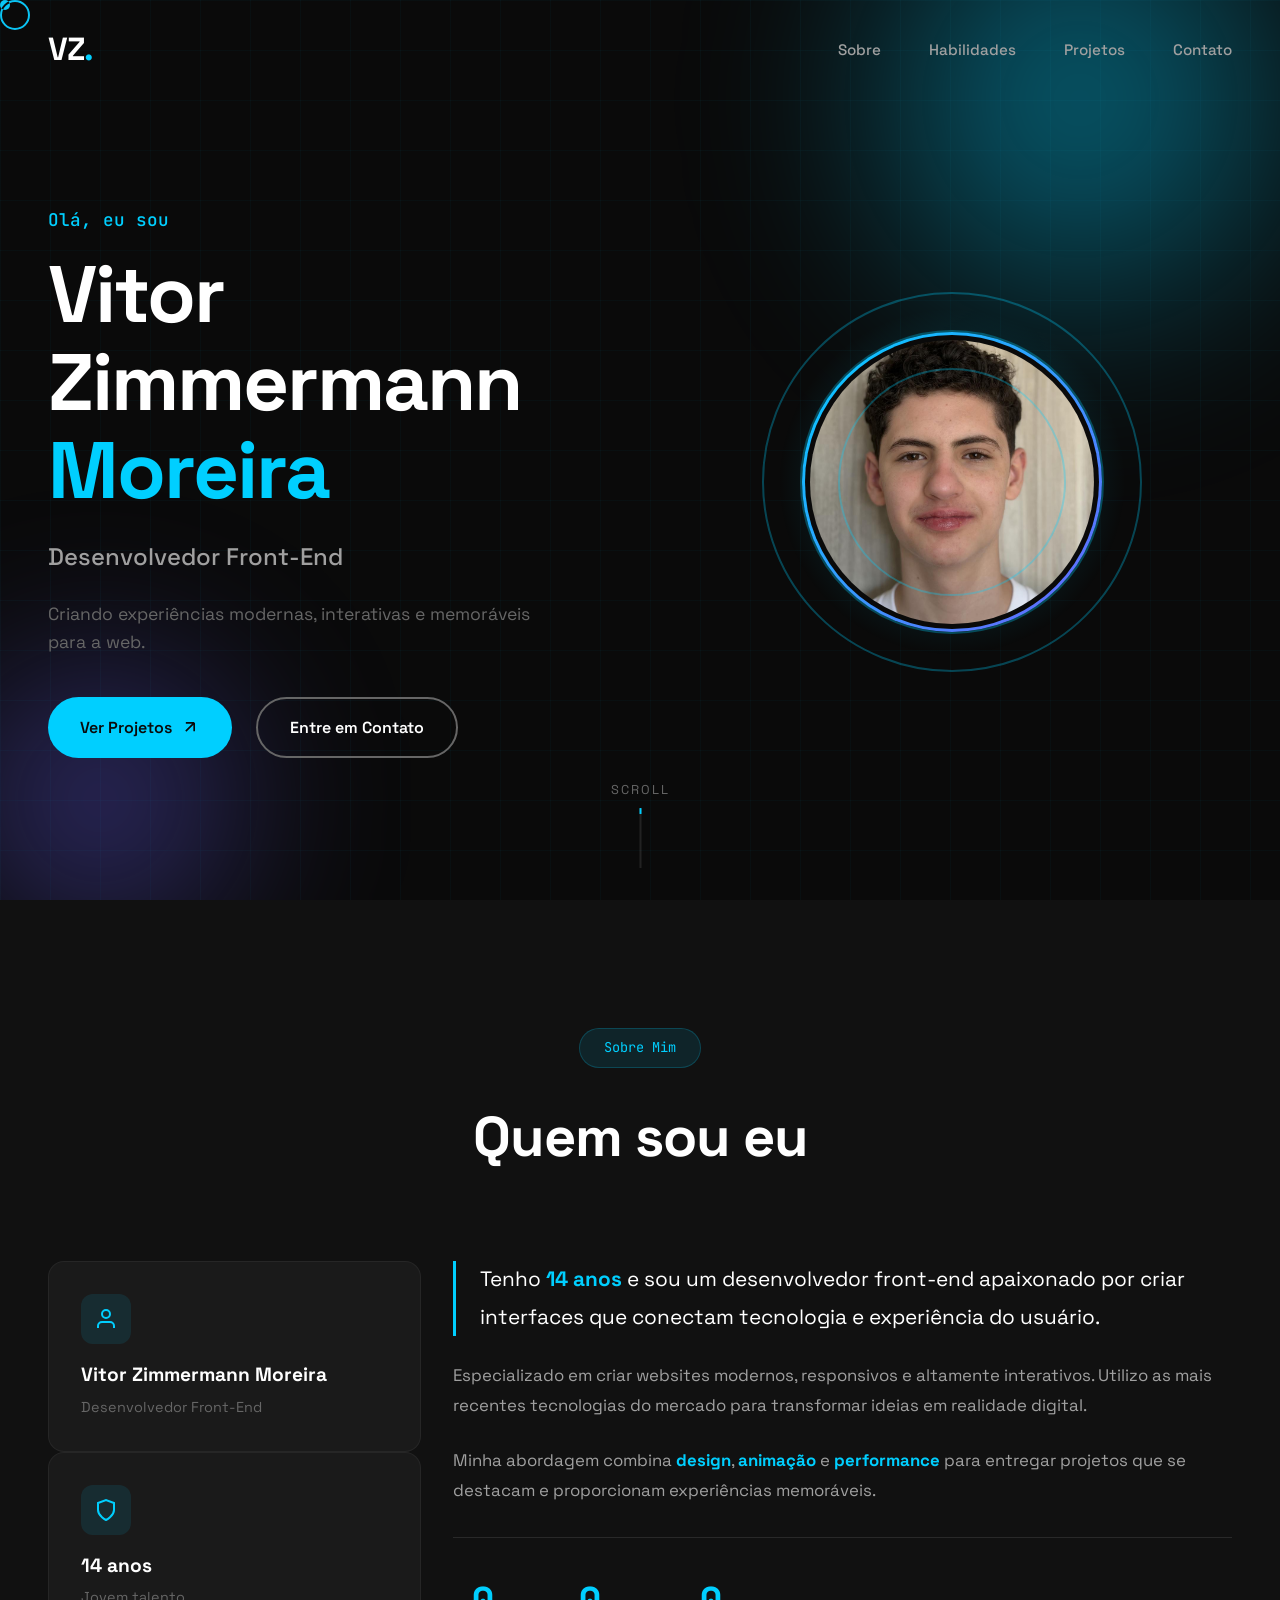
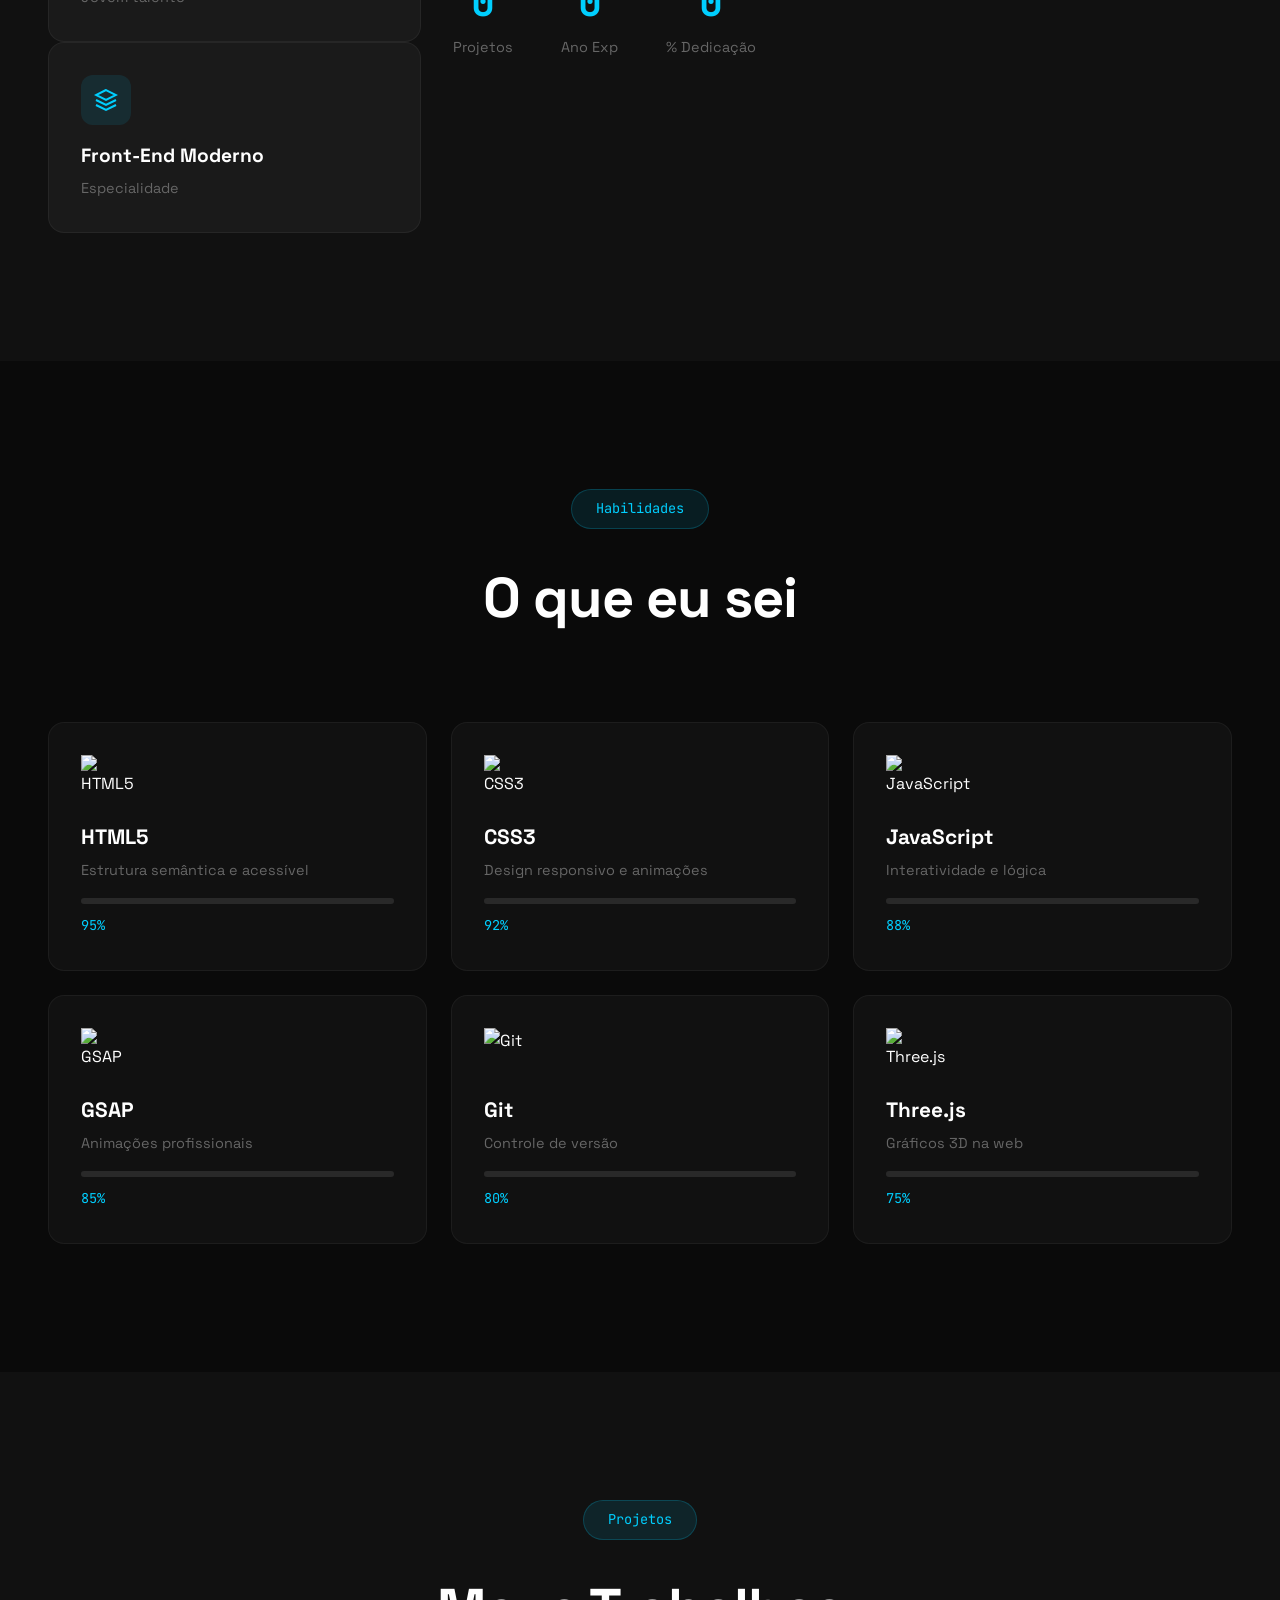
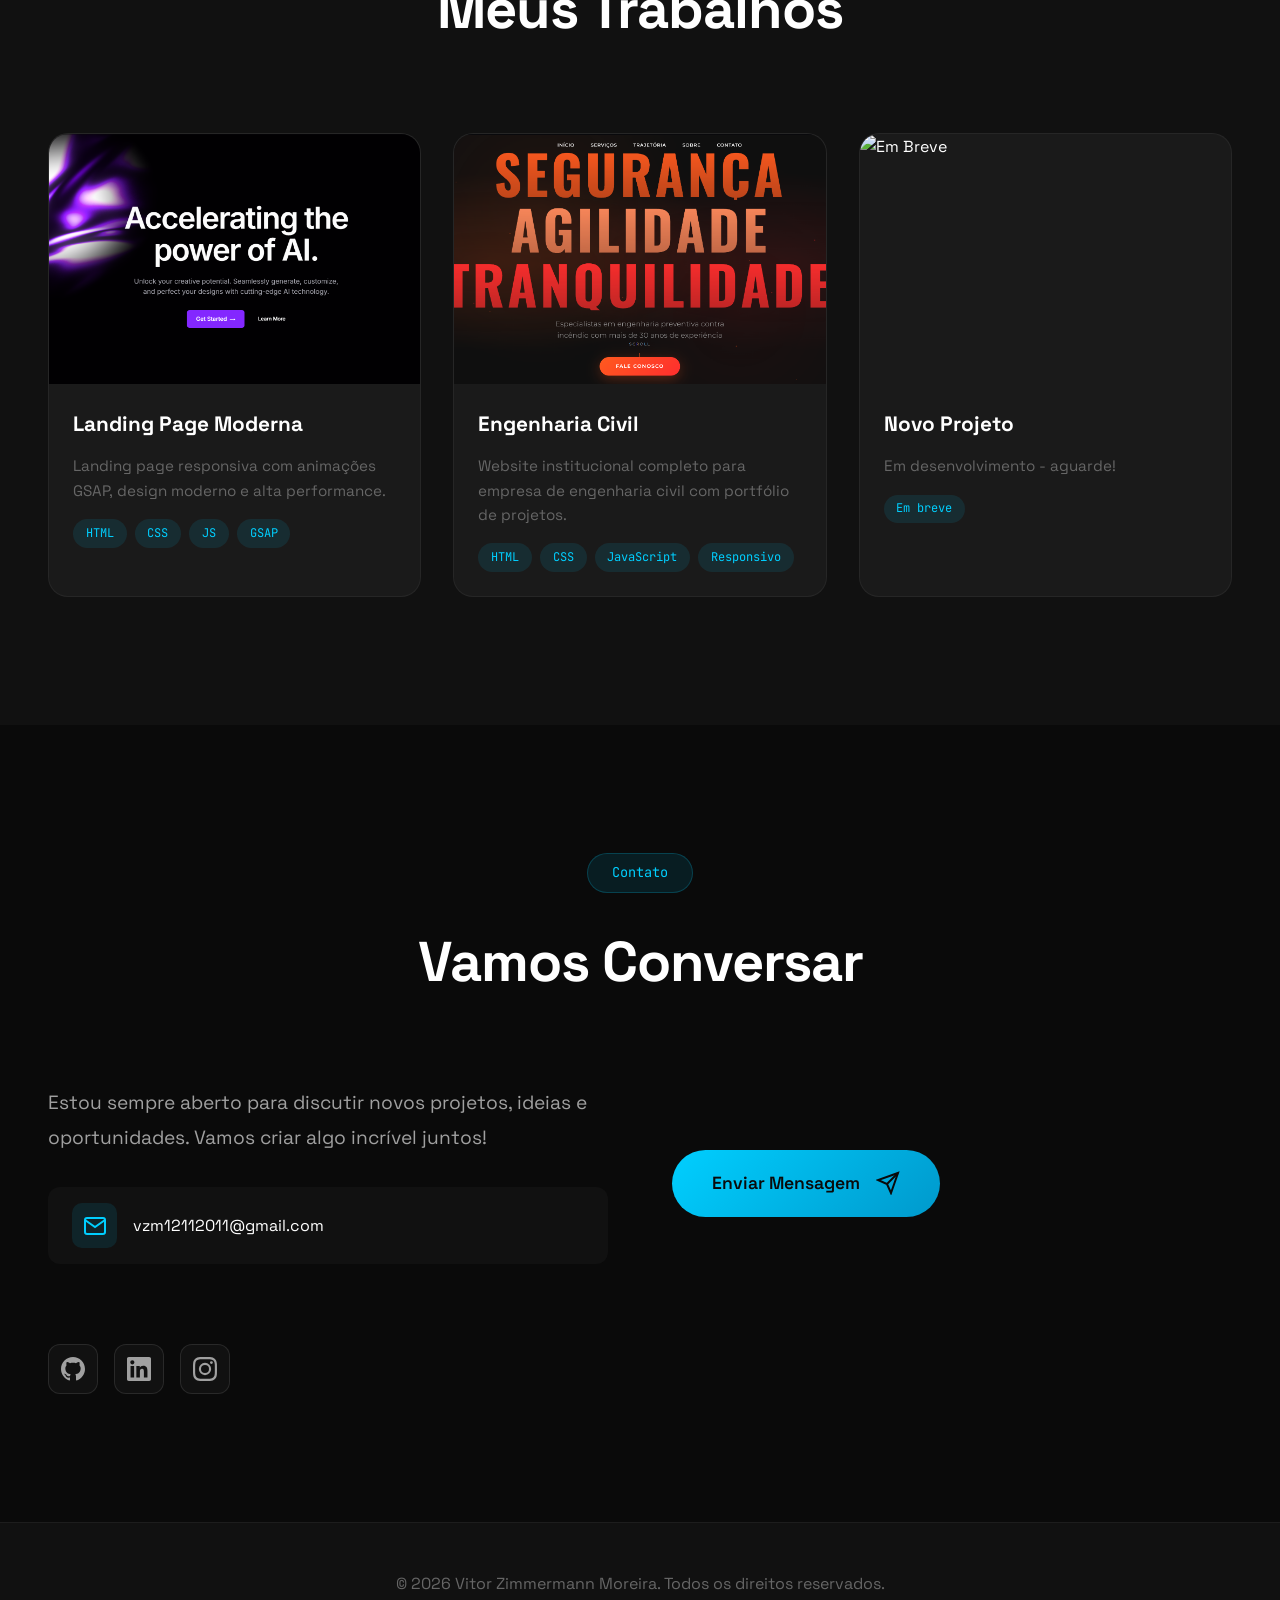
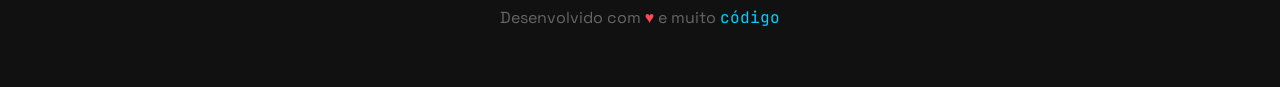
==== OneDrive/Documentos/Portifólio/index.html @ cb8f659e "feat: Portfolio completo com GSAP, animações e projetos" ====
<!DOCTYPE html>
<html lang="pt-br">

<head>
    <meta charset="UTF-8">
    <meta name="viewport" content="width=device-width, initial-scale=1.0">
    <title>Vitor Zimmermann | Desenvolvedor Front-End</title>
    <link rel="preconnect" href="https://fonts.googleapis.com">
    <link rel="preconnect" href="https://fonts.gstatic.com" crossorigin>
    <link
        href="https://fonts.googleapis.com/css2?family=Space+Grotesk:wght@300;400;500;600;700&family=JetBrains+Mono:wght@400;500;600&display=swap"
        rel="stylesheet">
    <link rel="stylesheet" href="css/style.css">
    <link rel="icon" type="image/svg+xml"
        href="data:image/svg+xml,<svg xmlns='http://www.w3.org/2000/svg' viewBox='0 0 100 100'><text y='.9em' font-size='90'>💻</text></svg>">
    <noscript>
        <style>
            .hero-greeting,
            .hero-name,
            .hero-subtitle,
            .hero-description,
            .hero-cta,
            .profile-container,
            .scroll-indicator,
            .section-header,
            .info-card,
            .sobre-descricao,
            .skill-card,
            .projeto-card,
            .contato-texto,
            .contato-cta {
                opacity: 1 !important;
                visibility: visible !important;
                transform: none !important;
            }
        </style>
    </noscript>
</head>

<body>
    <div class="cursor"></div>
    <div class="cursor-follower"></div>

    <canvas id="particles-canvas"></canvas>

    <nav class="navbar">
        <div class="nav-container">
            <a href="#" class="logo">VZ<span>.</span></a>
            <ul class="nav-links">
                <li><a href="#sobre">Sobre</a></li>
                <li><a href="#habilidades">Habilidades</a></li>
                <li><a href="#projetos">Projetos</a></li>
                <li><a href="#contato">Contato</a></li>
            </ul>
            <div class="menu-toggle">
                <span></span>
                <span></span>
                <span></span>
            </div>
        </div>
    </nav>

    <section class="hero">
        <div class="hero-bg">
            <div class="gradient-orb orb-1"></div>
            <div class="gradient-orb orb-2"></div>
            <div class="grid-overlay"></div>
        </div>

        <div class="hero-content">
            <div class="hero-text" data-magnetic>
                <p class="hero-greeting">Olá, eu sou</p>
                <h1 class="hero-name">
                    <span class="name-line">Vitor</span>
                    <span class="name-line">Zimmermann</span>
                    <span class="name-line">Moreira</span>
                </h1>
                <div class="hero-subtitle">
                    <span class="typewriter-text">Desenvolvedor Front-End</span>
                </div>
                <p class="hero-description">Criando experiências modernas, interativas e memoráveis para a web.</p>
                <div class="hero-cta">
                    <a href="#projetos" class="btn-primary">
                        <span>Ver Projetos</span>
                        <svg width="20" height="20" viewBox="0 0 24 24" fill="none" stroke="currentColor"
                            stroke-width="2">
                            <path d="M7 17L17 7M17 7H7M17 7V17" />
                        </svg>
                    </a>
                    <a href="#contato" class="btn-secondary">Entre em Contato</a>
                </div>
            </div>

            <div class="hero-visual" data-magnetic>
                <div class="profile-container">
                    <div class="profile-glow"></div>
                    <div class="profile-frame">
                        <img src="photos/Vitor.jpeg"
                            alt="Vitor Zimmermann" class="profile-img">
                    </div>
                    <div class="profile-decoration">
                        <span></span>
                        <span></span>
                        <span></span>
                    </div>
                </div>
            </div>
        </div>

        <div class="scroll-indicator">
            <span>Scroll</span>
            <div class="scroll-line">
                <div class="scroll-dot"></div>
            </div>
        </div>
    </section>

    <section class="sobre" id="sobre">
        <div class="section-container">
            <div class="section-header">
                <span class="section-tag">Sobre Mim</span>
                <h2 class="section-title">Quem sou eu</h2>
            </div>

            <div class="sobre-content">
                <div class="sobre-info">
                    <div class="info-card">
                        <div class="info-icon">
                            <svg width="24" height="24" viewBox="0 0 24 24" fill="none" stroke="currentColor"
                                stroke-width="2">
                                <path d="M20 21v-2a4 4 0 0 0-4-4H8a4 4 0 0 0-4 4v2" />
                                <circle cx="12" cy="7" r="4" />
                            </svg>
                        </div>
                        <div class="info-text">
                            <h3>Vitor Zimmermann Moreira</h3>
                            <p>Desenvolvedor Front-End</p>
                        </div>
                    </div>

                    <div class="info-card">
                        <div class="info-icon">
                            <svg width="24" height="24" viewBox="0 0 24 24" fill="none" stroke="currentColor"
                                stroke-width="2">
                                <path d="M12 22s8-4 8-10V5l-8-3-8 3v7c0 6 8 10 8 10z" />
                            </svg>
                        </div>
                        <div class="info-text">
                            <h3>14 anos</h3>
                            <p>Jovem talento</p>
                        </div>
                    </div>

                    <div class="info-card">
                        <div class="info-icon">
                            <svg width="24" height="24" viewBox="0 0 24 24" fill="none" stroke="currentColor"
                                stroke-width="2">
                                <polygon points="12 2 2 7 12 12 22 7 12 2" />
                                <polyline points="2 17 12 22 22 17" />
                                <polyline points="2 12 12 17 22 12" />
                            </svg>
                        </div>
                        <div class="info-text">
                            <h3>Front-End Moderno</h3>
                            <p>Especialidade</p>
                        </div>
                    </div>
                </div>

                <div class="sobre-descricao">
                    <p class="destaque">Tenho <strong>14 anos</strong> e sou um desenvolvedor front-end apaixonado por
                        criar interfaces que conectam tecnologia e experiência do usuário.</p>
                    <p>Especializado em criar websites modernos, responsivos e altamente interativos. Utilizo as mais
                        recentes tecnologias do mercado para transformar ideias em realidade digital.</p>
                    <p>Minha abordagem combina <strong>design</strong>, <strong>animação</strong> e
                        <strong>performance</strong> para entregar projetos que se destacam e proporcionam experiências
                        memoráveis.
                    </p>

                    <div class="sobre-stats">
                        <div class="stat-item">
                            <span class="stat-number" data-count="2">0</span>
                            <span class="stat-label">Projetos</span>
                        </div>
                        <div class="stat-item">
                            <span class="stat-number" data-count="1">0</span>
                            <span class="stat-label">Ano Exp</span>
                        </div>
                        <div class="stat-item">
                            <span class="stat-number" data-count="100">0</span>
                            <span class="stat-label">% Dedicação</span>
                        </div>
                    </div>
                </div>
            </div>
        </div>
    </section>

    <section class="habilidades" id="habilidades">
        <div class="section-container">
            <div class="section-header">
                <span class="section-tag">Habilidades</span>
                <h2 class="section-title">O que eu sei</h2>
            </div>

            <div class="habilidades-grid">
                <div class="skill-card" data-skill="95">
                    <div class="skill-icon">
                        <img src="https://raw.githubusercontent.com/devicons/devicon/master/icons/html5/html5-original.svg" alt="HTML5">
                    </div>
                    <div class="skill-info">
                        <h3>HTML5</h3>
                        <p>Estrutura semântica e acessível</p>
                    </div>
                    <div class="skill-bar">
                        <div class="skill-progress"></div>
                    </div>
                    <span class="skill-percent">95%</span>
                </div>

                <div class="skill-card" data-skill="92">
                    <div class="skill-icon">
                        <img src="https://raw.githubusercontent.com/devicons/devicon/master/icons/css3/css3-original.svg" alt="CSS3">
                    </div>
                    <div class="skill-info">
                        <h3>CSS3</h3>
                        <p>Design responsivo e animações</p>
                    </div>
                    <div class="skill-bar">
                        <div class="skill-progress"></div>
                    </div>
                    <span class="skill-percent">92%</span>
                </div>

                <div class="skill-card" data-skill="88">
                    <div class="skill-icon">
                        <img src="https://raw.githubusercontent.com/devicons/devicon/master/icons/javascript/javascript-original.svg" alt="JavaScript">
                    </div>
                    <div class="skill-info">
                        <h3>JavaScript</h3>
                        <p>Interatividade e lógica</p>
                    </div>
                    <div class="skill-bar">
                        <div class="skill-progress"></div>
                    </div>
                    <span class="skill-percent">88%</span>
                </div>

                <div class="skill-card" data-skill="85">
                    <div class="skill-icon">
                        <img src="https://static.cdnlogo.com/logos/g/31/gsap-greensock.svg" alt="GSAP">
                    </div>
                    <div class="skill-info">
                        <h3>GSAP</h3>
                        <p>Animações profissionais</p>
                    </div>
                    <div class="skill-bar">
                        <div class="skill-progress"></div>
                    </div>
                    <span class="skill-percent">85%</span>
                </div>

                <div class="skill-card" data-skill="80">
                    <div class="skill-icon">
                        <img src="https://raw.githubusercontent.com/devicons/devicon/master/icons/git/git-original.svg" alt="Git">
                    </div>
                    <div class="skill-info">
                        <h3>Git</h3>
                        <p>Controle de versão</p>
                    </div>
                    <div class="skill-bar">
                        <div class="skill-progress"></div>
                    </div>
                    <span class="skill-percent">80%</span>
                </div>

                <div class="skill-card" data-skill="75">
                    <div class="skill-icon">
                        <img src="https://raw.githubusercontent.com/devicons/devicon/master/icons/threejs/threejs-original.svg" alt="Three.js">
                    </div>
                    <div class="skill-info">
                        <h3>Three.js</h3>
                        <p>Gráficos 3D na web</p>
                    </div>
                    <div class="skill-bar">
                        <div class="skill-progress"></div>
                    </div>
                    <span class="skill-percent">75%</span>
                </div>
            </div>
        </div>
    </section>

    <section class="projetos" id="projetos">
        <div class="section-container">
            <div class="section-header">
                <span class="section-tag">Projetos</span>
                <h2 class="section-title">Meus Trabalhos</h2>
            </div>

            <div class="projetos-grid">
                <article class="projeto-card">
                    <div class="projeto-visual">
                        <img src="photos/landingpage.png"
                            alt="Landing Page">
                        <div class="projeto-overlay">
                            <a href="https://landingpagezimmermann.vercel.app" target="_blank" class="btn-ver-projeto">
                                <span>Ver Projeto</span>
                                <svg width="20" height="20" viewBox="0 0 24 24" fill="none" stroke="currentColor"
                                    stroke-width="2">
                                    <path d="M18 13v6a2 2 0 0 1-2 2H5a2 2 0 0 1-2-2V8a2 2 0 0 1 2-2h6" />
                                    <polyline points="15 3 21 3 21 9" />
                                    <line x1="10" y1="14" x2="21" y2="3" />
                                </svg>
                            </a>
                        </div>
                    </div>
                    <div class="projeto-info">
                        <h3>Landing Page Moderna</h3>
                        <p>Landing page responsiva com animações GSAP, design moderno e alta performance.</p>
                        <div class="projeto-tags">
                            <span>HTML</span>
                            <span>CSS</span>
                            <span>JS</span>
                            <span>GSAP</span>
                        </div>
                    </div>
                </article>

                <article class="projeto-card">
                    <div class="projeto-visual">
                        <img src="photos/lmengenharia.png"
                            alt="Engenharia Civil">
                        <div class="projeto-overlay">
                            <a href="https://lmengenhariacivil.netlify.app" target="_blank" class="btn-ver-projeto">
                                <span>Ver Projeto</span>
                                <svg width="20" height="20" viewBox="0 0 24 24" fill="none" stroke="currentColor"
                                    stroke-width="2">
                                    <path d="M18 13v6a2 2 0 0 1-2 2H5a2 2 0 0 1-2-2V8a2 2 0 0 1 2-2h6" />
                                    <polyline points="15 3 21 3 21 9" />
                                    <line x1="10" y1="14" x2="21" y2="3" />
                                </svg>
                            </a>
                        </div>
                    </div>
                    <div class="projeto-info">
                        <h3>Engenharia Civil</h3>
                        <p>Website institucional completo para empresa de engenharia civil com portfólio de projetos.
                        </p>
                        <div class="projeto-tags">
                            <span>HTML</span>
                            <span>CSS</span>
                            <span>JavaScript</span>
                            <span>Responsivo</span>
                        </div>
                    </div>
                </article>

                <article class="projeto-card projeto-em-breve">
                    <div class="projeto-visual">
                        <img src="https://images.unsplash.com/photo-1519389950473-47ba0277781c?w=600&h=400&fit=crop"
                            alt="Em Breve">
                        <div class="projeto-overlay">
                            <span class="badge-em-breve">Em Breve</span>
                        </div>
                    </div>
                    <div class="projeto-info">
                        <h3>Novo Projeto</h3>
                        <p>Em desenvolvimento - aguarde!</p>
                        <div class="projeto-tags">
                            <span>Em breve</span>
                        </div>
                    </div>
                </article>
            </div>
        </div>
    </section>

    <section class="contato" id="contato">
        <div class="section-container">
            <div class="section-header">
                <span class="section-tag">Contato</span>
                <h2 class="section-title">Vamos Conversar</h2>
            </div>

            <div class="contato-content">
                <div class="contato-texto">
                    <p>Estou sempre aberto para discutir novos projetos, ideias e oportunidades. Vamos criar algo
                        incrível juntos!</p>
                    <div class="contato-info">
                        <a href="mailto:vitorzimmermann.dev@gmail.com" class="contato-item">
                            <div class="contato-icon">
                                <svg width="24" height="24" viewBox="0 0 24 24" fill="none" stroke="currentColor"
                                    stroke-width="2">
                                    <path
                                        d="M4 4h16c1.1 0 2 .9 2 2v12c0 1.1-.9 2-2 2H4c-1.1 0-2-.9-2-2V6c0-1.1.9-2 2-2z" />
                                    <polyline points="22,6 12,13 2,6" />
                                </svg>
                            </div>
                            <span>vzm12112011@gmail.com</span>
                        </a>
                    </div>
                </div>

                <div class="contato-cta">
                    <a href="https://wa.me/5548992019130?text=Olá,%20vim%20pelo%20seu%20site%20e%20quero%20mais%20informações"
                        target="_blank" rel="noopener noreferrer" class="btn-contato">

                        <span>Enviar Mensagem</span>

                        <svg width="24" height="24" viewBox="0 0 24 24" fill="none" stroke="currentColor"
                            stroke-width="2">
                            <line x1="22" y1="2" x2="11" y2="13" />
                            <polygon points="22 2 15 22 11 13 2 9 22 2" />
                        </svg>

                    </a>
                </div>

                <div class="social-links">
                    <a href="https://github.com/Vdksddd2922" target="_blank" class="social-link" aria-label="GitHub">
                        <svg width="24" height="24" viewBox="0 0 24 24" fill="currentColor">
                            <path
                                d="M12 0c-6.626 0-12 5.373-12 12 0 5.302 3.438 9.8 8.207 11.387.599.111.793-.261.793-.577v-2.234c-3.338.726-4.033-1.416-4.033-1.416-.546-1.387-1.333-1.756-1.333-1.756-1.089-.745.083-.729.083-.729 1.205.084 1.839 1.237 1.839 1.237 1.07 1.834 2.807 1.304 3.492.997.107-.775.418-1.305.762-1.604-2.665-.305-5.467-1.334-5.467-5.931 0-1.311.469-2.381 1.236-3.221-.124-.303-.535-1.524.117-3.176 0 0 1.008-.322 3.301 1.23.957-.266 1.983-.399 3.003-.404 1.02.005 2.047.138 3.006.404 2.291-1.552 3.297-1.23 3.297-1.23.653 1.653.242 2.874.118 3.176.77.84 1.235 1.911 1.235 3.221 0 4.609-2.807 5.624-5.479 5.921.43.372.823 1.102.823 2.222v3.293c0 .319.192.694.801.576 4.765-1.589 8.199-6.086 8.199-11.386 0-6.627-5.373-12-12-12z" />
                        </svg>
                    </a>
                    <a href="https://www.linkedin.com/in/vitor-zimmermann-590938376/" target="_blank"
                        class="social-link" aria-label="LinkedIn">
                        <svg width="24" height="24" viewBox="0 0 24 24" fill="currentColor">
                            <path
                                d="M20.447 20.452h-3.554v-5.569c0-1.328-.027-3.037-1.852-3.037-1.853 0-2.136 1.445-2.136 2.939v5.667H9.351V9h3.414v1.561h.046c.477-.9 1.637-1.85 3.37-1.85 3.601 0 4.267 2.37 4.267 5.455v6.286zM5.337 7.433c-1.144 0-2.063-.926-2.063-2.065 0-1.138.92-2.063 2.063-2.063 1.14 0 2.064.925 2.064 2.063 0 1.139-.925 2.065-2.064 2.065zm1.782 13.019H3.555V9h3.564v11.452zM22.225 0H1.771C.792 0 0 .774 0 1.729v20.542C0 23.227.792 24 1.771 24h20.451C23.2 24 24 23.227 24 22.271V1.729C24 .774 23.2 0 22.222 0h.003z" />
                        </svg>
                    </a>
                    <a href="https://www.instagram.com/vt.zimmermann14/" target="_blank" class="social-link"
                        aria-label="Instagram">
                        <svg width="24" height="24" viewBox="0 0 24 24" fill="currentColor">
                            <path
                                d="M12 2.163c3.204 0 3.584.012 4.85.07 3.252.148 4.771 1.691 4.919 4.919.058 1.265.069 1.645.069 4.849 0 3.205-.012 3.584-.069 4.849-.149 3.225-1.664 4.771-4.919 4.919-1.266.058-1.644.07-4.85.07-3.204 0-3.584-.012-4.849-.07-3.26-.149-4.771-1.699-4.919-4.92-.058-1.265-.07-1.644-.07-4.849 0-3.204.013-3.583.07-4.849.149-3.227 1.664-4.771 4.919-4.919 1.266-.057 1.645-.069 4.849-.069zM12 0C8.741 0 8.333.014 7.053.072 2.695.272.273 2.69.073 7.052.014 8.333 0 8.741 0 12c0 3.259.014 3.668.072 4.948.2 4.358 2.618 6.78 6.98 6.98C8.333 23.986 8.741 24 12 24c3.259 0 3.668-.014 4.948-.072 4.354-.2 6.782-2.618 6.979-6.98.059-1.28.073-1.689.073-4.948 0-3.259-.014-3.667-.072-4.947-.196-4.354-2.617-6.78-6.979-6.98C15.668.014 15.259 0 12 0zm0 5.838a6.162 6.162 0 100 12.324 6.162 6.162 0 000-12.324zM12 16a4 4 0 110-8 4 4 0 010 8zm6.406-11.845a1.44 1.44 0 100 2.881 1.44 1.44 0 000-2.881z" />
                        </svg>
                    </a>
                </div>
            </div>
        </div>
        </div>
    </section>

    <footer class="footer">
        <div class="footer-content">
            <p>&copy; 2026 Vitor Zimmermann Moreira. Todos os direitos reservados.</p>
            <p>Desenvolvido com <span class="heart">♥</span> e muito <span class="code">código</span></p>
        </div>
    </footer>

    <script src="https://cdnjs.cloudflare.com/ajax/libs/gsap/3.12.2/gsap.min.js"></script>
    <script src="https://cdnjs.cloudflare.com/ajax/libs/gsap/3.12.2/ScrollTrigger.min.js"></script>
    <script src="javascript/script.js"></script>
</body>

</html>
---- OneDrive/Documentos/Portifólio/css/style.css ----
:root {
    --bg-primary: #0a0a0a;
    --bg-secondary: #111111;
    --bg-tertiary: #1a1a1a;
    --accent: #00cfff;
    --accent-glow: rgba(0, 207, 255, 0.3);
    --accent-dim: rgba(0, 207, 255, 0.1);
    --text-primary: #ffffff;
    --text-secondary: #a0a0a0;
    --text-muted: #666666;
    --gradient-1: linear-gradient(135deg, #00cfff 0%, #0099cc 100%);
    --gradient-dark: linear-gradient(180deg, #0a0a0a 0%, #111111 100%);
    --font-main: 'Space Grotesk', sans-serif;
    --font-mono: 'JetBrains Mono', monospace;
    --transition: all 0.4s cubic-bezier(0.4, 0, 0.2, 1);
    --shadow-glow: 0 0 30px var(--accent-glow);
}

* {
    margin: 0;
    padding: 0;
    box-sizing: border-box;
}

html {
    scroll-behavior: smooth;
}

body {
    font-family: var(--font-main);
    background: var(--bg-primary);
    color: var(--text-primary);
    line-height: 1.6;
    overflow-x: hidden;
    cursor: none;
    min-height: 100vh;
}

html {
    min-height: 100%;
}

/* Cursor */
.cursor {
    width: 10px;
    height: 10px;
    background: var(--accent);
    border-radius: 50%;
    position: fixed;
    pointer-events: none;
    z-index: 10000;
    transition: transform 0.1s ease;
    mix-blend-mode: difference;
}

.cursor-follower {
    width: 30px;
    height: 30px;
    border: 2px solid var(--accent);
    border-radius: 50%;
    position: fixed;
    pointer-events: none;
    z-index: 9999;
    transition: all 0.15s ease-out;
    mix-blend-mode: difference;
}

.cursor.hovered {
    transform: scale(1.5);
}

.cursor-follower.hovered {
    transform: scale(1.5);
    background: var(--accent-dim);
}

/* Particles Canvas */
#particles-canvas {
    position: fixed;
    top: 0;
    left: 0;
    width: 100%;
    height: 100%;
    pointer-events: none;
    z-index: 0;
}

/* Navbar */
.navbar {
    position: fixed;
    top: 0;
    left: 0;
    width: 100%;
    padding: 1.5rem 3rem;
    z-index: 1000;
    transition: var(--transition);
}

.navbar.scrolled {
    background: rgba(10, 10, 10, 0.9);
    backdrop-filter: blur(20px);
    padding: 1rem 3rem;
    border-bottom: 1px solid rgba(0, 207, 255, 0.1);
}

.nav-container {
    max-width: 1400px;
    margin: 0 auto;
    display: flex;
    justify-content: space-between;
    align-items: center;
}

.logo {
    font-size: 2rem;
    font-weight: 700;
    color: var(--text-primary);
    text-decoration: none;
    letter-spacing: -1px;
}

.logo span {
    color: var(--accent);
}

.nav-links {
    display: flex;
    list-style: none;
    gap: 3rem;
}

.nav-links a {
    color: var(--text-secondary);
    text-decoration: none;
    font-weight: 500;
    font-size: 0.95rem;
    position: relative;
    transition: var(--transition);
}

.nav-links a::after {
    content: '';
    position: absolute;
    bottom: -5px;
    left: 0;
    width: 0;
    height: 2px;
    background: var(--accent);
    transition: var(--transition);
}

.nav-links a:hover {
    color: var(--text-primary);
}

.nav-links a:hover::after {
    width: 100%;
}

.menu-toggle {
    display: none;
    flex-direction: column;
    gap: 6px;
    cursor: pointer;
}

.menu-toggle span {
    width: 30px;
    height: 2px;
    background: var(--text-primary);
    transition: var(--transition);
}

/* Hero Section */
.hero {
    min-height: 100vh;
    display: flex;
    align-items: center;
    justify-content: center;
    position: relative;
    padding: 8rem 3rem 4rem;
    overflow: hidden;
}

.hero-bg {
    position: absolute;
    top: 0;
    left: 0;
    width: 100%;
    height: 100%;
    z-index: 0;
}

.gradient-orb {
    position: absolute;
    border-radius: 50%;
    filter: blur(80px);
    opacity: 0.5;
}

.orb-1 {
    width: 600px;
    height: 600px;
    background: radial-gradient(circle, var(--accent) 0%, transparent 70%);
    top: -200px;
    right: -100px;
    animation: float 8s ease-in-out infinite;
}

.orb-2 {
    width: 400px;
    height: 400px;
    background: radial-gradient(circle, #6C63FF 0%, transparent 70%);
    bottom: -100px;
    left: -100px;
    animation: float 10s ease-in-out infinite reverse;
}

@keyframes float {
    0%, 100% { transform: translate(0, 0); }
    50% { transform: translate(30px, -30px); }
}

.grid-overlay {
    position: absolute;
    top: 0;
    left: 0;
    width: 100%;
    height: 100%;
    background-image: 
        linear-gradient(rgba(0, 207, 255, 0.03) 1px, transparent 1px),
        linear-gradient(90deg, rgba(0, 207, 255, 0.03) 1px, transparent 1px);
    background-size: 50px 50px;
}

.hero-content {
    max-width: 1400px;
    width: 100%;
    display: grid;
    grid-template-columns: 1fr 1fr;
    gap: 4rem;
    align-items: center;
    position: relative;
    z-index: 1;
}

.hero-text {
    position: relative;
    opacity: 1;
    visibility: visible;
}

.hero-greeting {
    font-size: 1.1rem;
    color: var(--accent);
    font-weight: 500;
    margin-bottom: 1rem;
    font-family: var(--font-mono);
    opacity: 1;
    visibility: visible;
}

.hero-name {
    font-size: clamp(3rem, 8vw, 5rem);
    font-weight: 700;
    line-height: 1.1;
    margin-bottom: 1.5rem;
    letter-spacing: -2px;
}

.name-line {
    display: block;
    overflow: hidden;
    opacity: 1;
    visibility: visible;
}

.name-line:last-child {
    color: var(--accent);
}

.hero-subtitle {
    margin-bottom: 1.5rem;
    opacity: 1;
    visibility: visible;
}

.typewriter-text {
    font-size: 1.5rem;
    color: var(--text-secondary);
    font-weight: 500;
    opacity: 1;
    visibility: visible;
}

.hero-description {
    font-size: 1.1rem;
    color: var(--text-muted);
    max-width: 500px;
    margin-bottom: 2.5rem;
    opacity: 1;
    visibility: visible;
}

.hero-cta {
    display: flex;
    gap: 1.5rem;
    flex-wrap: wrap;
    opacity: 1;
    visibility: visible;
}

.btn-primary {
    display: inline-flex;
    align-items: center;
    gap: 0.5rem;
    padding: 1rem 2rem;
    background: var(--accent);
    color: var(--bg-primary);
    text-decoration: none;
    font-weight: 600;
    border-radius: 50px;
    transition: var(--transition);
    position: relative;
    overflow: hidden;
}

.btn-primary::before {
    content: '';
    position: absolute;
    top: 0;
    left: -100%;
    width: 100%;
    height: 100%;
    background: linear-gradient(90deg, transparent, rgba(255,255,255,0.3), transparent);
    transition: var(--transition);
}

.btn-primary:hover::before {
    left: 100%;
}

.btn-primary:hover {
    transform: translateY(-3px);
    box-shadow: var(--shadow-glow);
}

.btn-secondary {
    display: inline-flex;
    align-items: center;
    padding: 1rem 2rem;
    border: 2px solid var(--text-muted);
    color: var(--text-primary);
    text-decoration: none;
    font-weight: 600;
    border-radius: 50px;
    transition: var(--transition);
}

.btn-secondary:hover {
    border-color: var(--accent);
    color: var(--accent);
    transform: translateY(-3px);
}

/* Hero Visual - Profile */
.hero-visual {
    display: flex;
    justify-content: center;
    align-items: center;
}

.profile-container {
    position: relative;
    width: 400px;
    height: 400px;
    opacity: 1;
    visibility: visible;
}

.profile-glow {
    position: absolute;
    top: 50%;
    left: 50%;
    transform: translate(-50%, -50%);
    width: 350px;
    height: 350px;
    background: radial-gradient(circle, var(--accent-glow) 0%, transparent 70%);
    animation: pulse 4s ease-in-out infinite;
}

@keyframes pulse {
    0%, 100% { transform: translate(-50%, -50%) scale(1); opacity: 0.5; }
    50% { transform: translate(-50%, -50%) scale(1.2); opacity: 0.8; }
}

.profile-frame {
    position: absolute;
    top: 50%;
    left: 50%;
    transform: translate(-50%, -50%);
    width: 300px;
    height: 300px;
    border-radius: 50%;
    padding: 8px;
    background: linear-gradient(135deg, var(--accent), #6C63FF);
    animation: rotate 10s linear infinite;
}

@keyframes rotate {
    from { transform: translate(-50%, -50%) rotate(0deg); }
    to { transform: translate(-50%, -50%) rotate(360deg); }
}

.profile-frame::before {
    content: '';
    position: absolute;
    inset: 3px;
    background: var(--bg-primary);
    border-radius: 50%;
}

.profile-img {
    position: relative;
    width: 100%;
    height: 100%;
    object-fit: cover;
    border-radius: 50%;
    z-index: 1;
    animation: spin 10s linear infinite;
}

@keyframes spin {
    from {
        transform: rotate(0deg);
    }
    to {
        transform: rotate(360deg);
    }
}

.profile-decoration {
    position: absolute;
    top: 50%;
    left: 50%;
    transform: translate(-50%, -50%);
    width: 380px;
    height: 380px;
    pointer-events: none;
}

.profile-decoration span {
    position: absolute;
    border: 2px solid var(--accent);
    border-radius: 50%;
    opacity: 0.3;
}

.profile-decoration span:nth-child(1) {
    width: 100%;
    height: 100%;
    animation: rotate 15s linear infinite reverse;
}

.profile-decoration span:nth-child(2) {
    width: 80%;
    height: 80%;
    top: 10%;
    left: 10%;
    animation: rotate 12s linear infinite;
}

.profile-decoration span:nth-child(3) {
    width: 60%;
    height: 60%;
    top: 20%;
    left: 20%;
    animation: rotate 8s linear infinite reverse;
}

/* Scroll Indicator */
.scroll-indicator {
    position: absolute;
    bottom: 2rem;
    left: 50%;
    transform: translateX(-50%);
    display: flex;
    flex-direction: column;
    align-items: center;
    gap: 0.5rem;
    color: var(--text-muted);
    font-size: 0.8rem;
    text-transform: uppercase;
    letter-spacing: 2px;
    opacity: 1;
    visibility: visible;
}

.scroll-line {
    width: 2px;
    height: 60px;
    background: rgba(255, 255, 255, 0.1);
    position: relative;
    overflow: hidden;
}

.scroll-dot {
    width: 6px;
    height: 6px;
    background: var(--accent);
    border-radius: 50%;
    position: absolute;
    left: -2px;
    animation: scrollDown 2s ease-in-out infinite;
}

@keyframes scrollDown {
    0% { top: 0; opacity: 1; }
    100% { top: 100%; opacity: 0; }
}

/* Sections Common */
section {
    position: relative;
    z-index: 1;
    padding: 8rem 3rem;
    opacity: 1;
    visibility: visible;
}

.section-container {
    max-width: 1200px;
    margin: 0 auto;
    min-height: 100px;
}

.section-header {
    text-align: center;
    margin-bottom: 5rem;
    opacity: 1;
    visibility: visible;
}

.section-tag {
    display: inline-block;
    padding: 0.5rem 1.5rem;
    background: var(--accent-dim);
    color: var(--accent);
    font-family: var(--font-mono);
    font-size: 0.85rem;
    border-radius: 50px;
    margin-bottom: 1.5rem;
    border: 1px solid rgba(0, 207, 255, 0.2);
}

.section-title {
    font-size: clamp(2rem, 5vw, 3.5rem);
    font-weight: 700;
    letter-spacing: -1px;
}

/* Sobre Section */
.sobre {
    background: var(--bg-secondary);
}

.sobre-content {
    display: grid;
    grid-template-columns: repeat(3, 1fr);
    gap: 2rem;
    align-items: start;
}

.info-card {
    background: var(--bg-tertiary);
    padding: 2rem;
    border-radius: 16px;
    border: 1px solid rgba(255, 255, 255, 0.05);
    transition: var(--transition);
    opacity: 1;
    visibility: visible;
}

.info-card:hover {
    border-color: var(--accent);
    transform: translateY(-5px);
}

.info-icon {
    width: 50px;
    height: 50px;
    background: var(--accent-dim);
    border-radius: 12px;
    display: flex;
    align-items: center;
    justify-content: center;
    margin-bottom: 1rem;
    color: var(--accent);
}

.info-text h3 {
    font-size: 1.2rem;
    margin-bottom: 0.3rem;
}

.info-text p {
    color: var(--text-muted);
    font-size: 0.9rem;
}

.sobre-descricao {
    grid-column: span 2;
}

.sobre-descricao p {
    color: var(--text-secondary);
    margin-bottom: 1.5rem;
    font-size: 1.05rem;
    line-height: 1.8;
}

.sobre-descricao .destaque {
    font-size: 1.3rem;
    color: var(--text-primary);
    border-left: 3px solid var(--accent);
    padding-left: 1.5rem;
}

.sobre-descricao strong {
    color: var(--accent);
}

.sobre-stats {
    display: flex;
    gap: 3rem;
    margin-top: 2rem;
    padding-top: 2rem;
    border-top: 1px solid rgba(255, 255, 255, 0.1);
}

.stat-item {
    text-align: center;
}

.stat-number {
    display: block;
    font-size: 2.5rem;
    font-weight: 700;
    color: var(--accent);
    font-family: var(--font-mono);
}

.stat-label {
    color: var(--text-muted);
    font-size: 0.9rem;
}

/* Habilidades Section */
.habilidades-grid {
    display: grid;
    grid-template-columns: repeat(3, 1fr);
    gap: 1.5rem;
}

.skill-card {
    background: var(--bg-secondary);
    padding: 2rem;
    border-radius: 16px;
    border: 1px solid rgba(255, 255, 255, 0.05);
    position: relative;
    overflow: hidden;
    transition: var(--transition);
    opacity: 1;
    visibility: visible;
}

.skill-card::before {
    content: '';
    position: absolute;
    top: 0;
    left: 0;
    width: 100%;
    height: 3px;
    background: var(--gradient-1);
    transform: scaleX(0);
    transform-origin: left;
    transition: var(--transition);
}

.skill-card:hover {
    border-color: var(--accent);
    transform: translateY(-5px);
}

.skill-card:hover::before {
    transform: scaleX(1);
}

.skill-icon {
    width: 50px;
    height: 50px;
    margin-bottom: 1rem;
}

.skill-icon svg,
.skill-icon img {
    width: 100%;
    height: 100%;
}

.skill-info h3 {
    font-size: 1.3rem;
    margin-bottom: 0.3rem;
}

.skill-info p {
    color: var(--text-muted);
    font-size: 0.9rem;
    margin-bottom: 1rem;
}

.skill-bar {
    width: 100%;
    height: 6px;
    background: rgba(255, 255, 255, 0.1);
    border-radius: 3px;
    overflow: hidden;
    margin-bottom: 0.5rem;
}

.skill-progress {
    height: 100%;
    background: var(--gradient-1);
    border-radius: 3px;
    width: 0;
    transition: width 1.5s cubic-bezier(0.4, 0, 0.2, 1);
}

.skill-percent {
    font-family: var(--font-mono);
    font-size: 0.85rem;
    color: var(--accent);
}

/* Projetos Section */
.projetos {
    background: var(--bg-secondary);
}

.projetos-grid {
    display: grid;
    grid-template-columns: repeat(3, 1fr);
    gap: 2rem;
}

.projeto-card {
    background: var(--bg-tertiary);
    border-radius: 20px;
    overflow: hidden;
    border: 1px solid rgba(255, 255, 255, 0.05);
    transition: var(--transition);
    opacity: 1;
    visibility: visible;
}

.projeto-card:hover {
    transform: translateY(-10px);
    box-shadow: 0 20px 40px rgba(0, 0, 0, 0.3);
}

.projeto-visual {
    position: relative;
    height: 250px;
    overflow: hidden;
}

.projeto-visual img {
    width: 100%;
    height: 100%;
    object-fit: cover;
    transition: var(--transition);
}

.projeto-card:hover .projeto-visual img {
    transform: scale(1.1);
}

.projeto-overlay {
    position: absolute;
    inset: 0;
    background: rgba(0, 0, 0, 0.8);
    display: flex;
    align-items: center;
    justify-content: center;
    opacity: 0;
    transition: var(--transition);
}

.projeto-card:hover .projeto-overlay {
    opacity: 1;
}

.btn-ver-projeto {
    display: inline-flex;
    align-items: center;
    gap: 0.5rem;
    padding: 1rem 1.5rem;
    background: var(--accent);
    color: var(--bg-primary);
    text-decoration: none;
    font-weight: 600;
    border-radius: 50px;
    transform: translateY(20px);
    transition: var(--transition);
}

.projeto-card:hover .btn-ver-projeto {
    transform: translateY(0);
}

.btn-ver-projeto:hover {
    box-shadow: var(--shadow-glow);
}

.badge-em-breve {
    padding: 0.8rem 2rem;
    background: var(--bg-tertiary);
    border: 2px solid var(--accent);
    color: var(--accent);
    font-weight: 600;
    border-radius: 50px;
}

.projeto-info {
    padding: 1.5rem;
}

.projeto-info h3 {
    font-size: 1.3rem;
    margin-bottom: 0.8rem;
}

.projeto-info p {
    color: var(--text-muted);
    font-size: 0.95rem;
    margin-bottom: 1rem;
    line-height: 1.6;
}

.projeto-tags {
    display: flex;
    flex-wrap: wrap;
    gap: 0.5rem;
}

.projeto-tags span {
    padding: 0.3rem 0.8rem;
    background: var(--accent-dim);
    color: var(--accent);
    font-size: 0.75rem;
    font-family: var(--font-mono);
    border-radius: 20px;
}

/* Contato Section */
.contato-content {
    display: grid;
    grid-template-columns: 1fr 1fr;
    gap: 4rem;
    align-items: center;
}

.contato-texto p {
    font-size: 1.2rem;
    color: var(--text-secondary);
    margin-bottom: 2rem;
    line-height: 1.8;
}

.contato-item {
    display: flex;
    align-items: center;
    gap: 1rem;
    color: var(--text-primary);
    text-decoration: none;
    padding: 1rem 1.5rem;
    background: var(--bg-secondary);
    border-radius: 12px;
    transition: var(--transition);
    margin-bottom: 1rem;
}

.contato-item:hover {
    background: var(--bg-tertiary);
    transform: translateX(10px);
}

.contato-icon {
    width: 45px;
    height: 45px;
    background: var(--accent-dim);
    border-radius: 10px;
    display: flex;
    align-items: center;
    justify-content: center;
    color: var(--accent);
}

.contato-cta {
    display: flex;
    flex-direction: column;
    align-items: flex-start;
    gap: 2rem;
}

.btn-contato {
    display: inline-flex;
    align-items: center;
    gap: 1rem;
    padding: 1.2rem 2.5rem;
    background: var(--gradient-1);
    color: var(--bg-primary);
    text-decoration: none;
    font-weight: 600;
    font-size: 1.1rem;
    border-radius: 50px;
    transition: var(--transition);
}

.btn-contato:hover {
    transform: translateY(-5px);
    box-shadow: var(--shadow-glow);
}

.social-links {
    display: flex;
    gap: 1rem;
}

.social-link {
    width: 50px;
    height: 50px;
    background: var(--bg-secondary);
    border: 1px solid rgba(255, 255, 255, 0.1);
    border-radius: 12px;
    display: flex;
    align-items: center;
    justify-content: center;
    color: var(--text-secondary);
    transition: var(--transition);
}

.social-link:hover {
    border-color: var(--accent);
    color: var(--accent);
    transform: translateY(-5px);
}

/* Footer */
.footer {
    padding: 3rem;
    text-align: center;
    background: var(--bg-secondary);
    border-top: 1px solid rgba(255, 255, 255, 0.05);
}

.footer p {
    color: var(--text-muted);
    margin-bottom: 0.5rem;
}

.footer .heart {
    color: #ff4757;
}

.footer .code {
    color: var(--accent);
    font-family: var(--font-mono);
}

/* Responsive */
@media (max-width: 1024px) {
    .hero-content {
        grid-template-columns: 1fr;
        text-align: center;
    }
    
    .hero-description {
        margin: 0 auto 2.5rem;
    }
    
    .hero-cta {
        justify-content: center;
    }
    
    .hero-visual {
        order: -1;
    }
    
    .profile-container {
        width: 300px;
        height: 300px;
    }
    
    .profile-glow {
        width: 250px;
        height: 250px;
    }
    
    .profile-frame {
        width: 220px;
        height: 220px;
    }
    
    .profile-decoration {
        width: 280px;
        height: 280px;
    }
    
    .sobre-content {
        grid-template-columns: 1fr;
    }
    
    .sobre-descricao {
        grid-column: 1;
    }
    
    .habilidades-grid {
        grid-template-columns: repeat(2, 1fr);
    }
    
    .projetos-grid {
        grid-template-columns: repeat(2, 1fr);
    }
    
    .contato-content {
        grid-template-columns: 1fr;
        text-align: center;
    }
    
    .contato-cta {
        align-items: center;
    }
}

@media (max-width: 768px) {
    .navbar {
        padding: 1rem 1.5rem;
    }
    
    .nav-links {
        display: none;
    }
    
    .menu-toggle {
        display: flex;
    }
    
    section {
        padding: 5rem 1.5rem;
    }
    
    .hero {
        padding: 6rem 1.5rem 4rem;
    }
    
    .hero-name {
        font-size: clamp(2.5rem, 10vw, 4rem);
    }
    
    .habilidades-grid {
        grid-template-columns: 1fr;
    }
    
    .projetos-grid {
        grid-template-columns: 1fr;
    }
    
    .sobre-stats {
        justify-content: center;
    }
}

@media (max-width: 480px) {
    .cursor,
    .cursor-follower {
        display: none;
    }
    
    body {
        cursor: auto;
    }
    
    .hero-cta {
        flex-direction: column;
        width: 100%;
    }
    
    .btn-primary,
    .btn-secondary {
        width: 100%;
        justify-content: center;
    }
    
    .profile-container {
        width: 250px;
        height: 250px;
    }
}
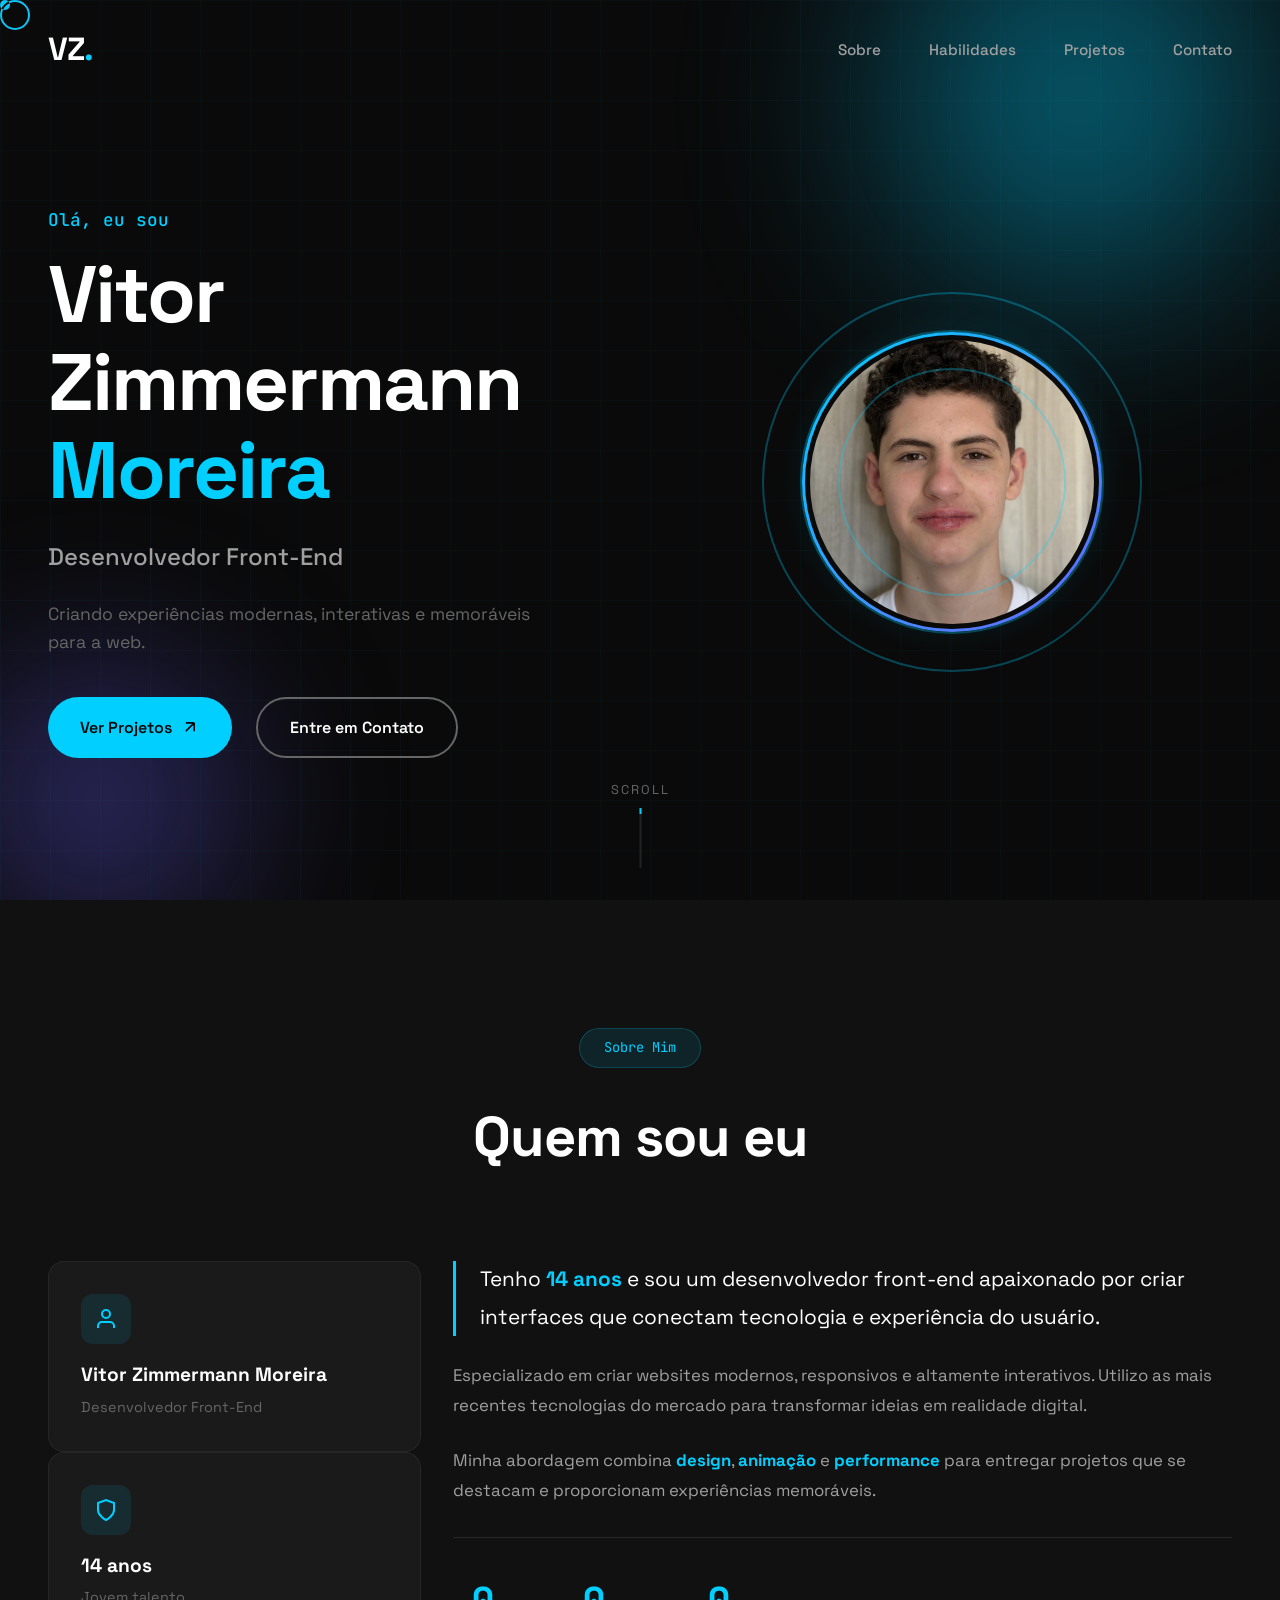
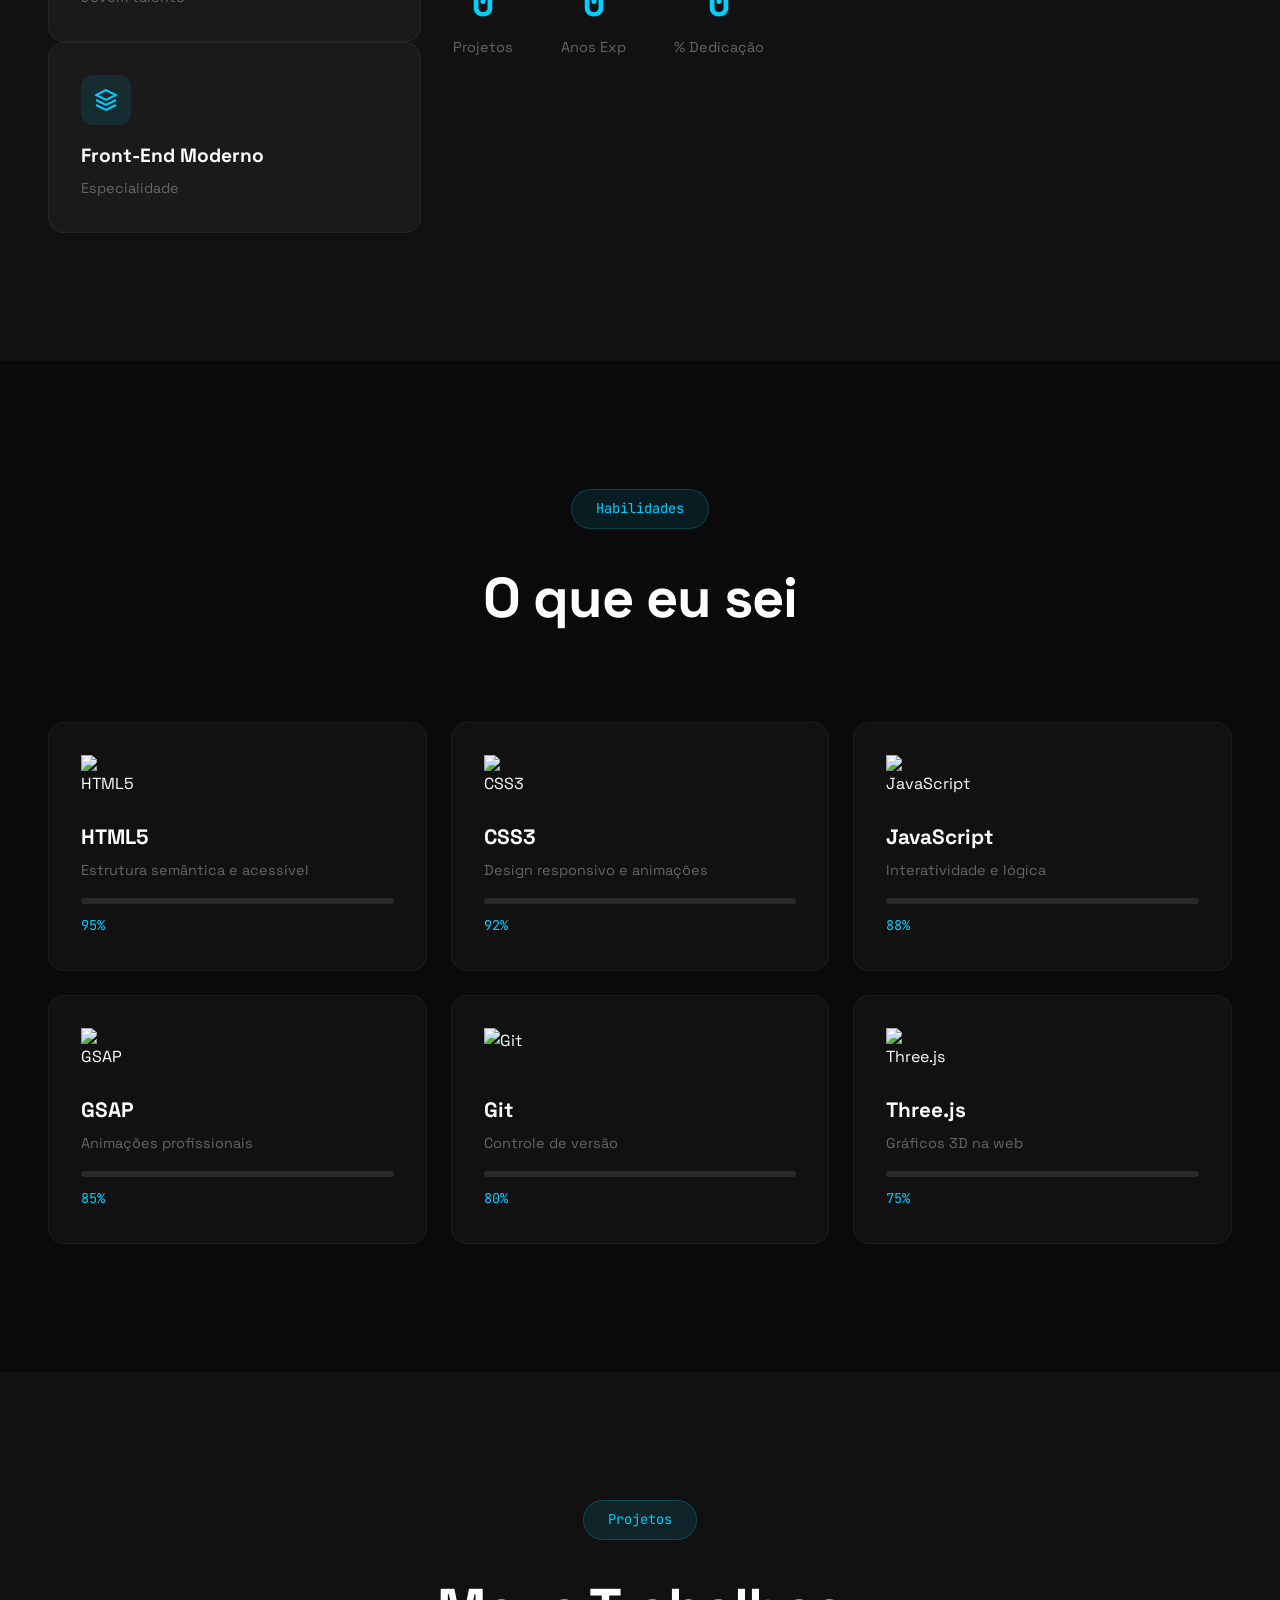
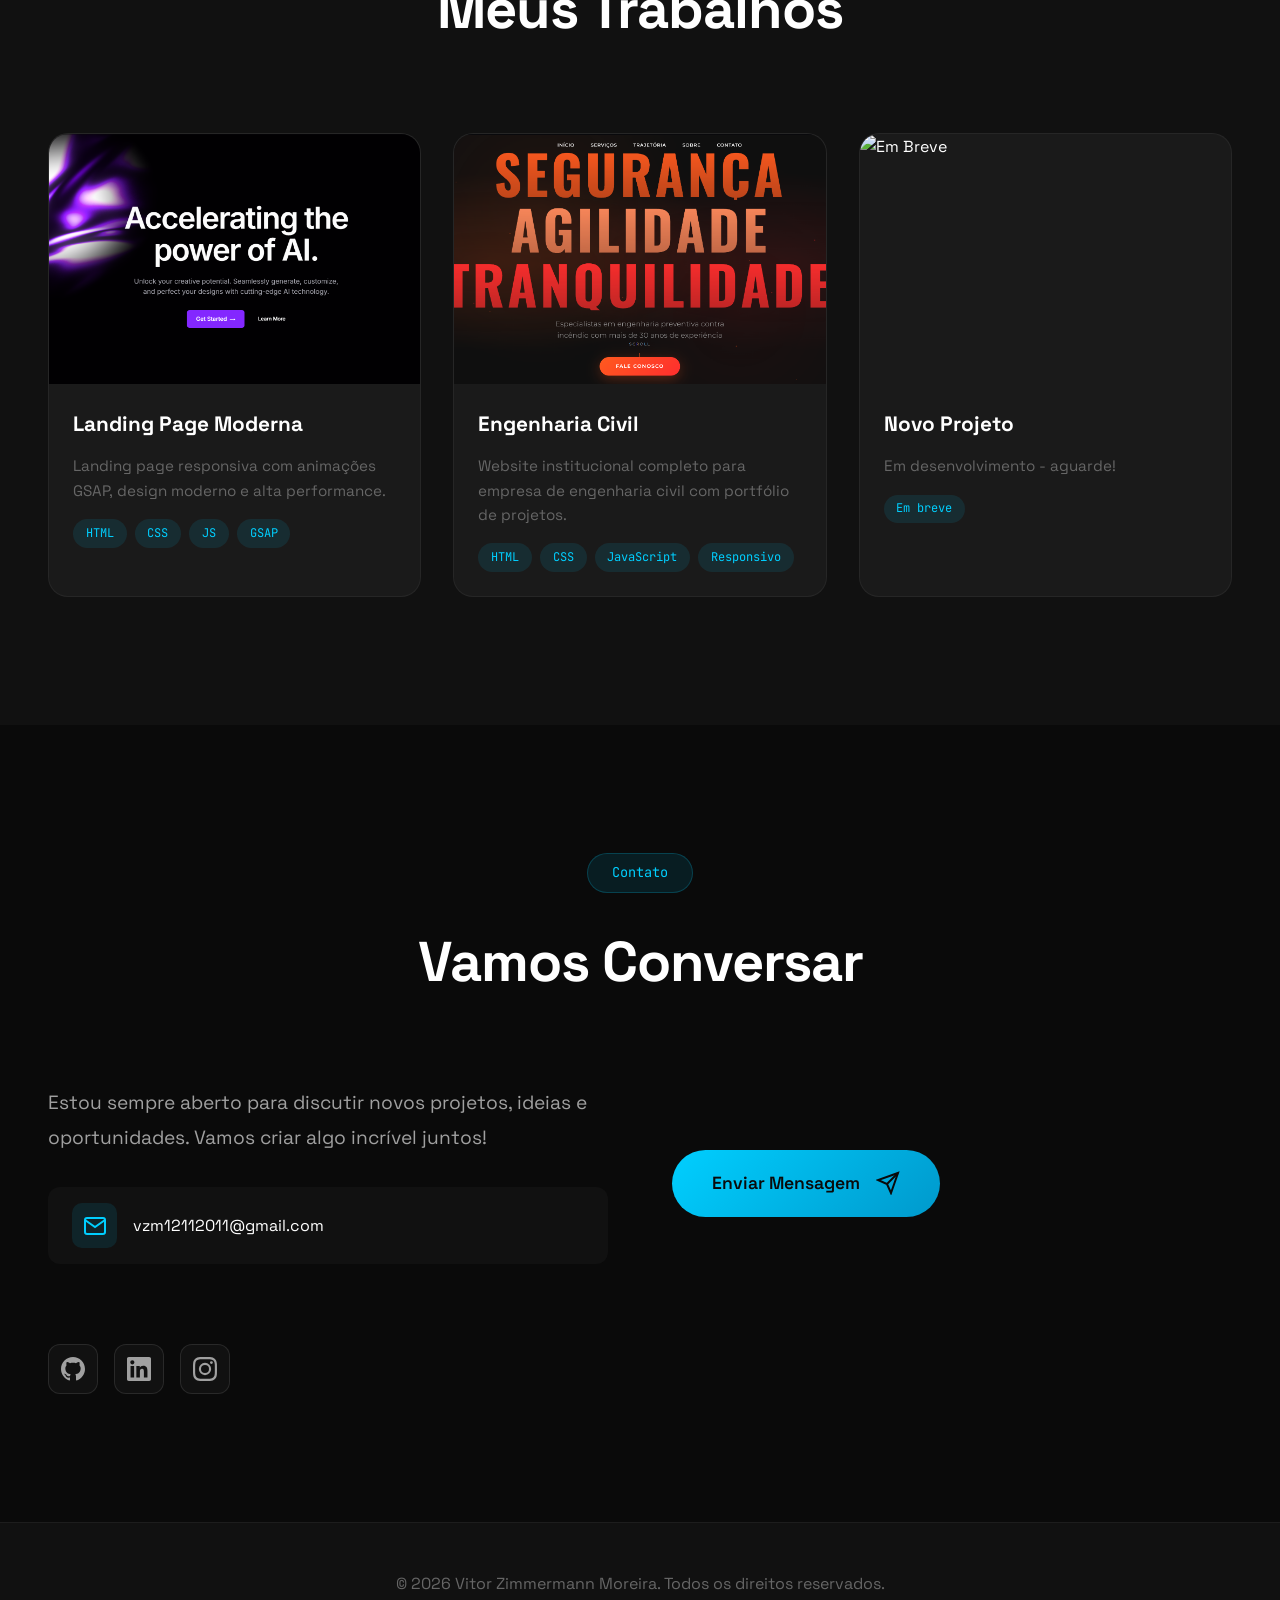
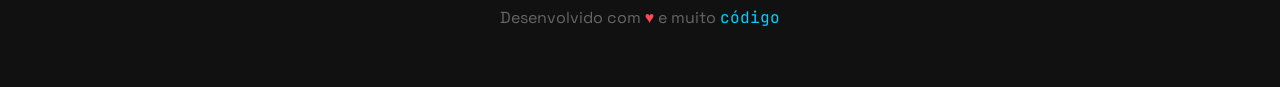
==== commit 9d5b9c55: "update: stats - 10 projetos, 2 anos, 100% dedicacao" ====
--- a/OneDrive/Documentos/Portifólio/index.html
+++ b/OneDrive/Documentos/Portifólio/index.html
@@ -10,7 +10,7 @@
     <link
         href="https://fonts.googleapis.com/css2?family=Space+Grotesk:wght@300;400;500;600;700&family=JetBrains+Mono:wght@400;500;600&display=swap"
         rel="stylesheet">
-    <link rel="stylesheet" href="css/style.css">
+    <link rel="stylesheet" href="style.css">
     <link rel="icon" type="image/svg+xml"
         href="data:image/svg+xml,<svg xmlns='http://www.w3.org/2000/svg' viewBox='0 0 100 100'><text y='.9em' font-size='90'>💻</text></svg>">
     <noscript>
@@ -95,8 +95,7 @@
                 <div class="profile-container">
                     <div class="profile-glow"></div>
                     <div class="profile-frame">
-                        <img src="photos/Vitor.jpeg"
-                            alt="Vitor Zimmermann" class="profile-img">
+                        <img src="Vitor.jpeg" alt="Vitor Zimmermann" class="profile-img">
                     </div>
                     <div class="profile-decoration">
                         <span></span>
@@ -179,12 +178,12 @@
 
                     <div class="sobre-stats">
                         <div class="stat-item">
+                            <span class="stat-number" data-count="10">0</span>
+                            <span class="stat-label">Projetos</span>
+                        </div>
+                        <div class="stat-item">
                             <span class="stat-number" data-count="2">0</span>
-                            <span class="stat-label">Projetos</span>
-                        </div>
-                        <div class="stat-item">
-                            <span class="stat-number" data-count="1">0</span>
-                            <span class="stat-label">Ano Exp</span>
+                            <span class="stat-label">Anos Exp</span>
                         </div>
                         <div class="stat-item">
                             <span class="stat-number" data-count="100">0</span>
@@ -206,7 +205,8 @@
             <div class="habilidades-grid">
                 <div class="skill-card" data-skill="95">
                     <div class="skill-icon">
-                        <img src="https://raw.githubusercontent.com/devicons/devicon/master/icons/html5/html5-original.svg" alt="HTML5">
+                        <img src="https://raw.githubusercontent.com/devicons/devicon/master/icons/html5/html5-original.svg"
+                            alt="HTML5">
                     </div>
                     <div class="skill-info">
                         <h3>HTML5</h3>
@@ -220,7 +220,8 @@
 
                 <div class="skill-card" data-skill="92">
                     <div class="skill-icon">
-                        <img src="https://raw.githubusercontent.com/devicons/devicon/master/icons/css3/css3-original.svg" alt="CSS3">
+                        <img src="https://raw.githubusercontent.com/devicons/devicon/master/icons/css3/css3-original.svg"
+                            alt="CSS3">
                     </div>
                     <div class="skill-info">
                         <h3>CSS3</h3>
@@ -234,7 +235,8 @@
 
                 <div class="skill-card" data-skill="88">
                     <div class="skill-icon">
-                        <img src="https://raw.githubusercontent.com/devicons/devicon/master/icons/javascript/javascript-original.svg" alt="JavaScript">
+                        <img src="https://raw.githubusercontent.com/devicons/devicon/master/icons/javascript/javascript-original.svg"
+                            alt="JavaScript">
                     </div>
                     <div class="skill-info">
                         <h3>JavaScript</h3>
@@ -262,7 +264,8 @@
 
                 <div class="skill-card" data-skill="80">
                     <div class="skill-icon">
-                        <img src="https://raw.githubusercontent.com/devicons/devicon/master/icons/git/git-original.svg" alt="Git">
+                        <img src="https://raw.githubusercontent.com/devicons/devicon/master/icons/git/git-original.svg"
+                            alt="Git">
                     </div>
                     <div class="skill-info">
                         <h3>Git</h3>
@@ -276,7 +279,8 @@
 
                 <div class="skill-card" data-skill="75">
                     <div class="skill-icon">
-                        <img src="https://raw.githubusercontent.com/devicons/devicon/master/icons/threejs/threejs-original.svg" alt="Three.js">
+                        <img src="https://raw.githubusercontent.com/devicons/devicon/master/icons/threejs/threejs-original.svg"
+                            alt="Three.js">
                     </div>
                     <div class="skill-info">
                         <h3>Three.js</h3>
@@ -301,8 +305,7 @@
             <div class="projetos-grid">
                 <article class="projeto-card">
                     <div class="projeto-visual">
-                        <img src="photos/landingpage.png"
-                            alt="Landing Page">
+                        <img src="landingpage.png" alt="Landing Page">
                         <div class="projeto-overlay">
                             <a href="https://landingpagezimmermann.vercel.app" target="_blank" class="btn-ver-projeto">
                                 <span>Ver Projeto</span>
@@ -329,8 +332,7 @@
 
                 <article class="projeto-card">
                     <div class="projeto-visual">
-                        <img src="photos/lmengenharia.png"
-                            alt="Engenharia Civil">
+                        <img src="lmengenharia.png" alt="Engenharia Civil">
                         <div class="projeto-overlay">
                             <a href="https://lmengenhariacivil.netlify.app" target="_blank" class="btn-ver-projeto">
                                 <span>Ver Projeto</span>
@@ -453,7 +455,7 @@
 
     <script src="https://cdnjs.cloudflare.com/ajax/libs/gsap/3.12.2/gsap.min.js"></script>
     <script src="https://cdnjs.cloudflare.com/ajax/libs/gsap/3.12.2/ScrollTrigger.min.js"></script>
-    <script src="javascript/script.js"></script>
+    <script src="script.js"></script>
 </body>
 
 </html>
--- a/OneDrive/Documentos/Portifólio/style.css
+++ b/OneDrive/Documentos/Portifólio/style.css
@@ -0,0 +1,1109 @@
+:root {
+    --bg-primary: #0a0a0a;
+    --bg-secondary: #111111;
+    --bg-tertiary: #1a1a1a;
+    --accent: #00cfff;
+    --accent-glow: rgba(0, 207, 255, 0.3);
+    --accent-dim: rgba(0, 207, 255, 0.1);
+    --text-primary: #ffffff;
+    --text-secondary: #a0a0a0;
+    --text-muted: #666666;
+    --gradient-1: linear-gradient(135deg, #00cfff 0%, #0099cc 100%);
+    --gradient-dark: linear-gradient(180deg, #0a0a0a 0%, #111111 100%);
+    --font-main: 'Space Grotesk', sans-serif;
+    --font-mono: 'JetBrains Mono', monospace;
+    --transition: all 0.4s cubic-bezier(0.4, 0, 0.2, 1);
+    --shadow-glow: 0 0 30px var(--accent-glow);
+}
+
+* {
+    margin: 0;
+    padding: 0;
+    box-sizing: border-box;
+}
+
+html {
+    scroll-behavior: smooth;
+}
+
+body {
+    font-family: var(--font-main);
+    background: var(--bg-primary);
+    color: var(--text-primary);
+    line-height: 1.6;
+    overflow-x: hidden;
+    cursor: none;
+    min-height: 100vh;
+}
+
+html {
+    min-height: 100%;
+}
+
+/* Cursor */
+.cursor {
+    width: 10px;
+    height: 10px;
+    background: var(--accent);
+    border-radius: 50%;
+    position: fixed;
+    pointer-events: none;
+    z-index: 10000;
+    transition: transform 0.1s ease;
+    mix-blend-mode: difference;
+}
+
+.cursor-follower {
+    width: 30px;
+    height: 30px;
+    border: 2px solid var(--accent);
+    border-radius: 50%;
+    position: fixed;
+    pointer-events: none;
+    z-index: 9999;
+    transition: all 0.15s ease-out;
+    mix-blend-mode: difference;
+}
+
+.cursor.hovered {
+    transform: scale(1.5);
+}
+
+.cursor-follower.hovered {
+    transform: scale(1.5);
+    background: var(--accent-dim);
+}
+
+/* Particles Canvas */
+#particles-canvas {
+    position: fixed;
+    top: 0;
+    left: 0;
+    width: 100%;
+    height: 100%;
+    pointer-events: none;
+    z-index: 0;
+}
+
+/* Navbar */
+.navbar {
+    position: fixed;
+    top: 0;
+    left: 0;
+    width: 100%;
+    padding: 1.5rem 3rem;
+    z-index: 1000;
+    transition: var(--transition);
+}
+
+.navbar.scrolled {
+    background: rgba(10, 10, 10, 0.9);
+    backdrop-filter: blur(20px);
+    padding: 1rem 3rem;
+    border-bottom: 1px solid rgba(0, 207, 255, 0.1);
+}
+
+.nav-container {
+    max-width: 1400px;
+    margin: 0 auto;
+    display: flex;
+    justify-content: space-between;
+    align-items: center;
+}
+
+.logo {
+    font-size: 2rem;
+    font-weight: 700;
+    color: var(--text-primary);
+    text-decoration: none;
+    letter-spacing: -1px;
+}
+
+.logo span {
+    color: var(--accent);
+}
+
+.nav-links {
+    display: flex;
+    list-style: none;
+    gap: 3rem;
+}
+
+.nav-links a {
+    color: var(--text-secondary);
+    text-decoration: none;
+    font-weight: 500;
+    font-size: 0.95rem;
+    position: relative;
+    transition: var(--transition);
+}
+
+.nav-links a::after {
+    content: '';
+    position: absolute;
+    bottom: -5px;
+    left: 0;
+    width: 0;
+    height: 2px;
+    background: var(--accent);
+    transition: var(--transition);
+}
+
+.nav-links a:hover {
+    color: var(--text-primary);
+}
+
+.nav-links a:hover::after {
+    width: 100%;
+}
+
+.menu-toggle {
+    display: none;
+    flex-direction: column;
+    gap: 6px;
+    cursor: pointer;
+}
+
+.menu-toggle span {
+    width: 30px;
+    height: 2px;
+    background: var(--text-primary);
+    transition: var(--transition);
+}
+
+/* Hero Section */
+.hero {
+    min-height: 100vh;
+    display: flex;
+    align-items: center;
+    justify-content: center;
+    position: relative;
+    padding: 8rem 3rem 4rem;
+    overflow: hidden;
+}
+
+.hero-bg {
+    position: absolute;
+    top: 0;
+    left: 0;
+    width: 100%;
+    height: 100%;
+    z-index: 0;
+}
+
+.gradient-orb {
+    position: absolute;
+    border-radius: 50%;
+    filter: blur(80px);
+    opacity: 0.5;
+}
+
+.orb-1 {
+    width: 600px;
+    height: 600px;
+    background: radial-gradient(circle, var(--accent) 0%, transparent 70%);
+    top: -200px;
+    right: -100px;
+    animation: float 8s ease-in-out infinite;
+}
+
+.orb-2 {
+    width: 400px;
+    height: 400px;
+    background: radial-gradient(circle, #6C63FF 0%, transparent 70%);
+    bottom: -100px;
+    left: -100px;
+    animation: float 10s ease-in-out infinite reverse;
+}
+
+@keyframes float {
+    0%, 100% { transform: translate(0, 0); }
+    50% { transform: translate(30px, -30px); }
+}
+
+.grid-overlay {
+    position: absolute;
+    top: 0;
+    left: 0;
+    width: 100%;
+    height: 100%;
+    background-image: 
+        linear-gradient(rgba(0, 207, 255, 0.03) 1px, transparent 1px),
+        linear-gradient(90deg, rgba(0, 207, 255, 0.03) 1px, transparent 1px);
+    background-size: 50px 50px;
+}
+
+.hero-content {
+    max-width: 1400px;
+    width: 100%;
+    display: grid;
+    grid-template-columns: 1fr 1fr;
+    gap: 4rem;
+    align-items: center;
+    position: relative;
+    z-index: 1;
+}
+
+.hero-text {
+    position: relative;
+    opacity: 1;
+    visibility: visible;
+}
+
+.hero-greeting {
+    font-size: 1.1rem;
+    color: var(--accent);
+    font-weight: 500;
+    margin-bottom: 1rem;
+    font-family: var(--font-mono);
+    opacity: 1;
+    visibility: visible;
+}
+
+.hero-name {
+    font-size: clamp(3rem, 8vw, 5rem);
+    font-weight: 700;
+    line-height: 1.1;
+    margin-bottom: 1.5rem;
+    letter-spacing: -2px;
+}
+
+.name-line {
+    display: block;
+    overflow: hidden;
+    opacity: 1;
+    visibility: visible;
+}
+
+.name-line:last-child {
+    color: var(--accent);
+}
+
+.hero-subtitle {
+    margin-bottom: 1.5rem;
+    opacity: 1;
+    visibility: visible;
+}
+
+.typewriter-text {
+    font-size: 1.5rem;
+    color: var(--text-secondary);
+    font-weight: 500;
+    opacity: 1;
+    visibility: visible;
+}
+
+.hero-description {
+    font-size: 1.1rem;
+    color: var(--text-muted);
+    max-width: 500px;
+    margin-bottom: 2.5rem;
+    opacity: 1;
+    visibility: visible;
+}
+
+.hero-cta {
+    display: flex;
+    gap: 1.5rem;
+    flex-wrap: wrap;
+    opacity: 1;
+    visibility: visible;
+}
+
+.btn-primary {
+    display: inline-flex;
+    align-items: center;
+    gap: 0.5rem;
+    padding: 1rem 2rem;
+    background: var(--accent);
+    color: var(--bg-primary);
+    text-decoration: none;
+    font-weight: 600;
+    border-radius: 50px;
+    transition: var(--transition);
+    position: relative;
+    overflow: hidden;
+}
+
+.btn-primary::before {
+    content: '';
+    position: absolute;
+    top: 0;
+    left: -100%;
+    width: 100%;
+    height: 100%;
+    background: linear-gradient(90deg, transparent, rgba(255,255,255,0.3), transparent);
+    transition: var(--transition);
+}
+
+.btn-primary:hover::before {
+    left: 100%;
+}
+
+.btn-primary:hover {
+    transform: translateY(-3px);
+    box-shadow: var(--shadow-glow);
+}
+
+.btn-secondary {
+    display: inline-flex;
+    align-items: center;
+    padding: 1rem 2rem;
+    border: 2px solid var(--text-muted);
+    color: var(--text-primary);
+    text-decoration: none;
+    font-weight: 600;
+    border-radius: 50px;
+    transition: var(--transition);
+}
+
+.btn-secondary:hover {
+    border-color: var(--accent);
+    color: var(--accent);
+    transform: translateY(-3px);
+}
+
+/* Hero Visual - Profile */
+.hero-visual {
+    display: flex;
+    justify-content: center;
+    align-items: center;
+}
+
+.profile-container {
+    position: relative;
+    width: 400px;
+    height: 400px;
+    opacity: 1;
+    visibility: visible;
+}
+
+.profile-glow {
+    position: absolute;
+    top: 50%;
+    left: 50%;
+    transform: translate(-50%, -50%);
+    width: 350px;
+    height: 350px;
+    background: radial-gradient(circle, var(--accent-glow) 0%, transparent 70%);
+    animation: pulse 4s ease-in-out infinite;
+}
+
+@keyframes pulse {
+    0%, 100% { transform: translate(-50%, -50%) scale(1); opacity: 0.5; }
+    50% { transform: translate(-50%, -50%) scale(1.2); opacity: 0.8; }
+}
+
+.profile-frame {
+    position: absolute;
+    top: 50%;
+    left: 50%;
+    transform: translate(-50%, -50%);
+    width: 300px;
+    height: 300px;
+    border-radius: 50%;
+    padding: 8px;
+    background: linear-gradient(135deg, var(--accent), #6C63FF);
+    animation: rotate 10s linear infinite;
+}
+
+@keyframes rotate {
+    from { transform: translate(-50%, -50%) rotate(0deg); }
+    to { transform: translate(-50%, -50%) rotate(360deg); }
+}
+
+.profile-frame::before {
+    content: '';
+    position: absolute;
+    inset: 3px;
+    background: var(--bg-primary);
+    border-radius: 50%;
+}
+
+.profile-img {
+    position: relative;
+    width: 100%;
+    height: 100%;
+    object-fit: cover;
+    border-radius: 50%;
+    z-index: 1;
+    animation: spin 10s linear infinite;
+}
+
+@keyframes spin {
+    from {
+        transform: rotate(0deg);
+    }
+    to {
+        transform: rotate(360deg);
+    }
+}
+
+.profile-decoration {
+    position: absolute;
+    top: 50%;
+    left: 50%;
+    transform: translate(-50%, -50%);
+    width: 380px;
+    height: 380px;
+    pointer-events: none;
+}
+
+.profile-decoration span {
+    position: absolute;
+    border: 2px solid var(--accent);
+    border-radius: 50%;
+    opacity: 0.3;
+}
+
+.profile-decoration span:nth-child(1) {
+    width: 100%;
+    height: 100%;
+    animation: rotate 15s linear infinite reverse;
+}
+
+.profile-decoration span:nth-child(2) {
+    width: 80%;
+    height: 80%;
+    top: 10%;
+    left: 10%;
+    animation: rotate 12s linear infinite;
+}
+
+.profile-decoration span:nth-child(3) {
+    width: 60%;
+    height: 60%;
+    top: 20%;
+    left: 20%;
+    animation: rotate 8s linear infinite reverse;
+}
+
+/* Scroll Indicator */
+.scroll-indicator {
+    position: absolute;
+    bottom: 2rem;
+    left: 50%;
+    transform: translateX(-50%);
+    display: flex;
+    flex-direction: column;
+    align-items: center;
+    gap: 0.5rem;
+    color: var(--text-muted);
+    font-size: 0.8rem;
+    text-transform: uppercase;
+    letter-spacing: 2px;
+    opacity: 1;
+    visibility: visible;
+}
+
+.scroll-line {
+    width: 2px;
+    height: 60px;
+    background: rgba(255, 255, 255, 0.1);
+    position: relative;
+    overflow: hidden;
+}
+
+.scroll-dot {
+    width: 6px;
+    height: 6px;
+    background: var(--accent);
+    border-radius: 50%;
+    position: absolute;
+    left: -2px;
+    animation: scrollDown 2s ease-in-out infinite;
+}
+
+@keyframes scrollDown {
+    0% { top: 0; opacity: 1; }
+    100% { top: 100%; opacity: 0; }
+}
+
+/* Sections Common */
+section {
+    position: relative;
+    z-index: 1;
+    padding: 8rem 3rem;
+    opacity: 1;
+    visibility: visible;
+}
+
+.section-container {
+    max-width: 1200px;
+    margin: 0 auto;
+    min-height: 100px;
+}
+
+.section-header {
+    text-align: center;
+    margin-bottom: 5rem;
+    opacity: 1;
+    visibility: visible;
+}
+
+.section-tag {
+    display: inline-block;
+    padding: 0.5rem 1.5rem;
+    background: var(--accent-dim);
+    color: var(--accent);
+    font-family: var(--font-mono);
+    font-size: 0.85rem;
+    border-radius: 50px;
+    margin-bottom: 1.5rem;
+    border: 1px solid rgba(0, 207, 255, 0.2);
+}
+
+.section-title {
+    font-size: clamp(2rem, 5vw, 3.5rem);
+    font-weight: 700;
+    letter-spacing: -1px;
+}
+
+/* Sobre Section */
+.sobre {
+    background: var(--bg-secondary);
+}
+
+.sobre-content {
+    display: grid;
+    grid-template-columns: repeat(3, 1fr);
+    gap: 2rem;
+    align-items: start;
+}
+
+.info-card {
+    background: var(--bg-tertiary);
+    padding: 2rem;
+    border-radius: 16px;
+    border: 1px solid rgba(255, 255, 255, 0.05);
+    transition: var(--transition);
+    opacity: 1;
+    visibility: visible;
+}
+
+.info-card:hover {
+    border-color: var(--accent);
+    transform: translateY(-5px);
+}
+
+.info-icon {
+    width: 50px;
+    height: 50px;
+    background: var(--accent-dim);
+    border-radius: 12px;
+    display: flex;
+    align-items: center;
+    justify-content: center;
+    margin-bottom: 1rem;
+    color: var(--accent);
+}
+
+.info-text h3 {
+    font-size: 1.2rem;
+    margin-bottom: 0.3rem;
+}
+
+.info-text p {
+    color: var(--text-muted);
+    font-size: 0.9rem;
+}
+
+.sobre-descricao {
+    grid-column: span 2;
+}
+
+.sobre-descricao p {
+    color: var(--text-secondary);
+    margin-bottom: 1.5rem;
+    font-size: 1.05rem;
+    line-height: 1.8;
+}
+
+.sobre-descricao .destaque {
+    font-size: 1.3rem;
+    color: var(--text-primary);
+    border-left: 3px solid var(--accent);
+    padding-left: 1.5rem;
+}
+
+.sobre-descricao strong {
+    color: var(--accent);
+}
+
+.sobre-stats {
+    display: flex;
+    gap: 3rem;
+    margin-top: 2rem;
+    padding-top: 2rem;
+    border-top: 1px solid rgba(255, 255, 255, 0.1);
+}
+
+.stat-item {
+    text-align: center;
+}
+
+.stat-number {
+    display: block;
+    font-size: 2.5rem;
+    font-weight: 700;
+    color: var(--accent);
+    font-family: var(--font-mono);
+}
+
+.stat-label {
+    color: var(--text-muted);
+    font-size: 0.9rem;
+}
+
+/* Habilidades Section */
+.habilidades-grid {
+    display: grid;
+    grid-template-columns: repeat(3, 1fr);
+    gap: 1.5rem;
+}
+
+.skill-card {
+    background: var(--bg-secondary);
+    padding: 2rem;
+    border-radius: 16px;
+    border: 1px solid rgba(255, 255, 255, 0.05);
+    position: relative;
+    overflow: hidden;
+    transition: var(--transition);
+    opacity: 1;
+    visibility: visible;
+}
+
+.skill-card::before {
+    content: '';
+    position: absolute;
+    top: 0;
+    left: 0;
+    width: 100%;
+    height: 3px;
+    background: var(--gradient-1);
+    transform: scaleX(0);
+    transform-origin: left;
+    transition: var(--transition);
+}
+
+.skill-card:hover {
+    border-color: var(--accent);
+    transform: translateY(-5px);
+}
+
+.skill-card:hover::before {
+    transform: scaleX(1);
+}
+
+.skill-icon {
+    width: 50px;
+    height: 50px;
+    margin-bottom: 1rem;
+}
+
+.skill-icon svg,
+.skill-icon img {
+    width: 100%;
+    height: 100%;
+}
+
+.skill-info h3 {
+    font-size: 1.3rem;
+    margin-bottom: 0.3rem;
+}
+
+.skill-info p {
+    color: var(--text-muted);
+    font-size: 0.9rem;
+    margin-bottom: 1rem;
+}
+
+.skill-bar {
+    width: 100%;
+    height: 6px;
+    background: rgba(255, 255, 255, 0.1);
+    border-radius: 3px;
+    overflow: hidden;
+    margin-bottom: 0.5rem;
+}
+
+.skill-progress {
+    height: 100%;
+    background: var(--gradient-1);
+    border-radius: 3px;
+    width: 0;
+    transition: width 1.5s cubic-bezier(0.4, 0, 0.2, 1);
+}
+
+.skill-percent {
+    font-family: var(--font-mono);
+    font-size: 0.85rem;
+    color: var(--accent);
+}
+
+/* Projetos Section */
+.projetos {
+    background: var(--bg-secondary);
+}
+
+.projetos-grid {
+    display: grid;
+    grid-template-columns: repeat(3, 1fr);
+    gap: 2rem;
+}
+
+.projeto-card {
+    background: var(--bg-tertiary);
+    border-radius: 20px;
+    overflow: hidden;
+    border: 1px solid rgba(255, 255, 255, 0.05);
+    transition: var(--transition);
+    opacity: 1;
+    visibility: visible;
+}
+
+.projeto-card:hover {
+    transform: translateY(-10px);
+    box-shadow: 0 20px 40px rgba(0, 0, 0, 0.3);
+}
+
+.projeto-visual {
+    position: relative;
+    height: 250px;
+    overflow: hidden;
+}
+
+.projeto-visual img {
+    width: 100%;
+    height: 100%;
+    object-fit: cover;
+    transition: var(--transition);
+}
+
+.projeto-card:hover .projeto-visual img {
+    transform: scale(1.1);
+}
+
+.projeto-overlay {
+    position: absolute;
+    inset: 0;
+    background: rgba(0, 0, 0, 0.8);
+    display: flex;
+    align-items: center;
+    justify-content: center;
+    opacity: 0;
+    transition: var(--transition);
+}
+
+.projeto-card:hover .projeto-overlay {
+    opacity: 1;
+}
+
+.btn-ver-projeto {
+    display: inline-flex;
+    align-items: center;
+    gap: 0.5rem;
+    padding: 1rem 1.5rem;
+    background: var(--accent);
+    color: var(--bg-primary);
+    text-decoration: none;
+    font-weight: 600;
+    border-radius: 50px;
+    transform: translateY(20px);
+    transition: var(--transition);
+}
+
+.projeto-card:hover .btn-ver-projeto {
+    transform: translateY(0);
+}
+
+.btn-ver-projeto:hover {
+    box-shadow: var(--shadow-glow);
+}
+
+.badge-em-breve {
+    padding: 0.8rem 2rem;
+    background: var(--bg-tertiary);
+    border: 2px solid var(--accent);
+    color: var(--accent);
+    font-weight: 600;
+    border-radius: 50px;
+}
+
+.projeto-info {
+    padding: 1.5rem;
+}
+
+.projeto-info h3 {
+    font-size: 1.3rem;
+    margin-bottom: 0.8rem;
+}
+
+.projeto-info p {
+    color: var(--text-muted);
+    font-size: 0.95rem;
+    margin-bottom: 1rem;
+    line-height: 1.6;
+}
+
+.projeto-tags {
+    display: flex;
+    flex-wrap: wrap;
+    gap: 0.5rem;
+}
+
+.projeto-tags span {
+    padding: 0.3rem 0.8rem;
+    background: var(--accent-dim);
+    color: var(--accent);
+    font-size: 0.75rem;
+    font-family: var(--font-mono);
+    border-radius: 20px;
+}
+
+/* Contato Section */
+.contato-content {
+    display: grid;
+    grid-template-columns: 1fr 1fr;
+    gap: 4rem;
+    align-items: center;
+}
+
+.contato-texto p {
+    font-size: 1.2rem;
+    color: var(--text-secondary);
+    margin-bottom: 2rem;
+    line-height: 1.8;
+}
+
+.contato-item {
+    display: flex;
+    align-items: center;
+    gap: 1rem;
+    color: var(--text-primary);
+    text-decoration: none;
+    padding: 1rem 1.5rem;
+    background: var(--bg-secondary);
+    border-radius: 12px;
+    transition: var(--transition);
+    margin-bottom: 1rem;
+}
+
+.contato-item:hover {
+    background: var(--bg-tertiary);
+    transform: translateX(10px);
+}
+
+.contato-icon {
+    width: 45px;
+    height: 45px;
+    background: var(--accent-dim);
+    border-radius: 10px;
+    display: flex;
+    align-items: center;
+    justify-content: center;
+    color: var(--accent);
+}
+
+.contato-cta {
+    display: flex;
+    flex-direction: column;
+    align-items: flex-start;
+    gap: 2rem;
+}
+
+.btn-contato {
+    display: inline-flex;
+    align-items: center;
+    gap: 1rem;
+    padding: 1.2rem 2.5rem;
+    background: var(--gradient-1);
+    color: var(--bg-primary);
+    text-decoration: none;
+    font-weight: 600;
+    font-size: 1.1rem;
+    border-radius: 50px;
+    transition: var(--transition);
+}
+
+.btn-contato:hover {
+    transform: translateY(-5px);
+    box-shadow: var(--shadow-glow);
+}
+
+.social-links {
+    display: flex;
+    gap: 1rem;
+}
+
+.social-link {
+    width: 50px;
+    height: 50px;
+    background: var(--bg-secondary);
+    border: 1px solid rgba(255, 255, 255, 0.1);
+    border-radius: 12px;
+    display: flex;
+    align-items: center;
+    justify-content: center;
+    color: var(--text-secondary);
+    transition: var(--transition);
+}
+
+.social-link:hover {
+    border-color: var(--accent);
+    color: var(--accent);
+    transform: translateY(-5px);
+}
+
+/* Footer */
+.footer {
+    padding: 3rem;
+    text-align: center;
+    background: var(--bg-secondary);
+    border-top: 1px solid rgba(255, 255, 255, 0.05);
+}
+
+.footer p {
+    color: var(--text-muted);
+    margin-bottom: 0.5rem;
+}
+
+.footer .heart {
+    color: #ff4757;
+}
+
+.footer .code {
+    color: var(--accent);
+    font-family: var(--font-mono);
+}
+
+/* Responsive */
+@media (max-width: 1024px) {
+    .hero-content {
+        grid-template-columns: 1fr;
+        text-align: center;
+    }
+    
+    .hero-description {
+        margin: 0 auto 2.5rem;
+    }
+    
+    .hero-cta {
+        justify-content: center;
+    }
+    
+    .hero-visual {
+        order: -1;
+    }
+    
+    .profile-container {
+        width: 300px;
+        height: 300px;
+    }
+    
+    .profile-glow {
+        width: 250px;
+        height: 250px;
+    }
+    
+    .profile-frame {
+        width: 220px;
+        height: 220px;
+    }
+    
+    .profile-decoration {
+        width: 280px;
+        height: 280px;
+    }
+    
+    .sobre-content {
+        grid-template-columns: 1fr;
+    }
+    
+    .sobre-descricao {
+        grid-column: 1;
+    }
+    
+    .habilidades-grid {
+        grid-template-columns: repeat(2, 1fr);
+    }
+    
+    .projetos-grid {
+        grid-template-columns: repeat(2, 1fr);
+    }
+    
+    .contato-content {
+        grid-template-columns: 1fr;
+        text-align: center;
+    }
+    
+    .contato-cta {
+        align-items: center;
+    }
+}
+
+@media (max-width: 768px) {
+    .navbar {
+        padding: 1rem 1.5rem;
+    }
+    
+    .nav-links {
+        display: none;
+    }
+    
+    .menu-toggle {
+        display: flex;
+    }
+    
+    section {
+        padding: 5rem 1.5rem;
+    }
+    
+    .hero {
+        padding: 6rem 1.5rem 4rem;
+    }
+    
+    .hero-name {
+        font-size: clamp(2.5rem, 10vw, 4rem);
+    }
+    
+    .habilidades-grid {
+        grid-template-columns: 1fr;
+    }
+    
+    .projetos-grid {
+        grid-template-columns: 1fr;
+    }
+    
+    .sobre-stats {
+        justify-content: center;
+    }
+}
+
+@media (max-width: 480px) {
+    .cursor,
+    .cursor-follower {
+        display: none;
+    }
+    
+    body {
+        cursor: auto;
+    }
+    
+    .hero-cta {
+        flex-direction: column;
+        width: 100%;
+    }
+    
+    .btn-primary,
+    .btn-secondary {
+        width: 100%;
+        justify-content: center;
+    }
+    
+    .profile-container {
+        width: 250px;
+        height: 250px;
+    }
+}
